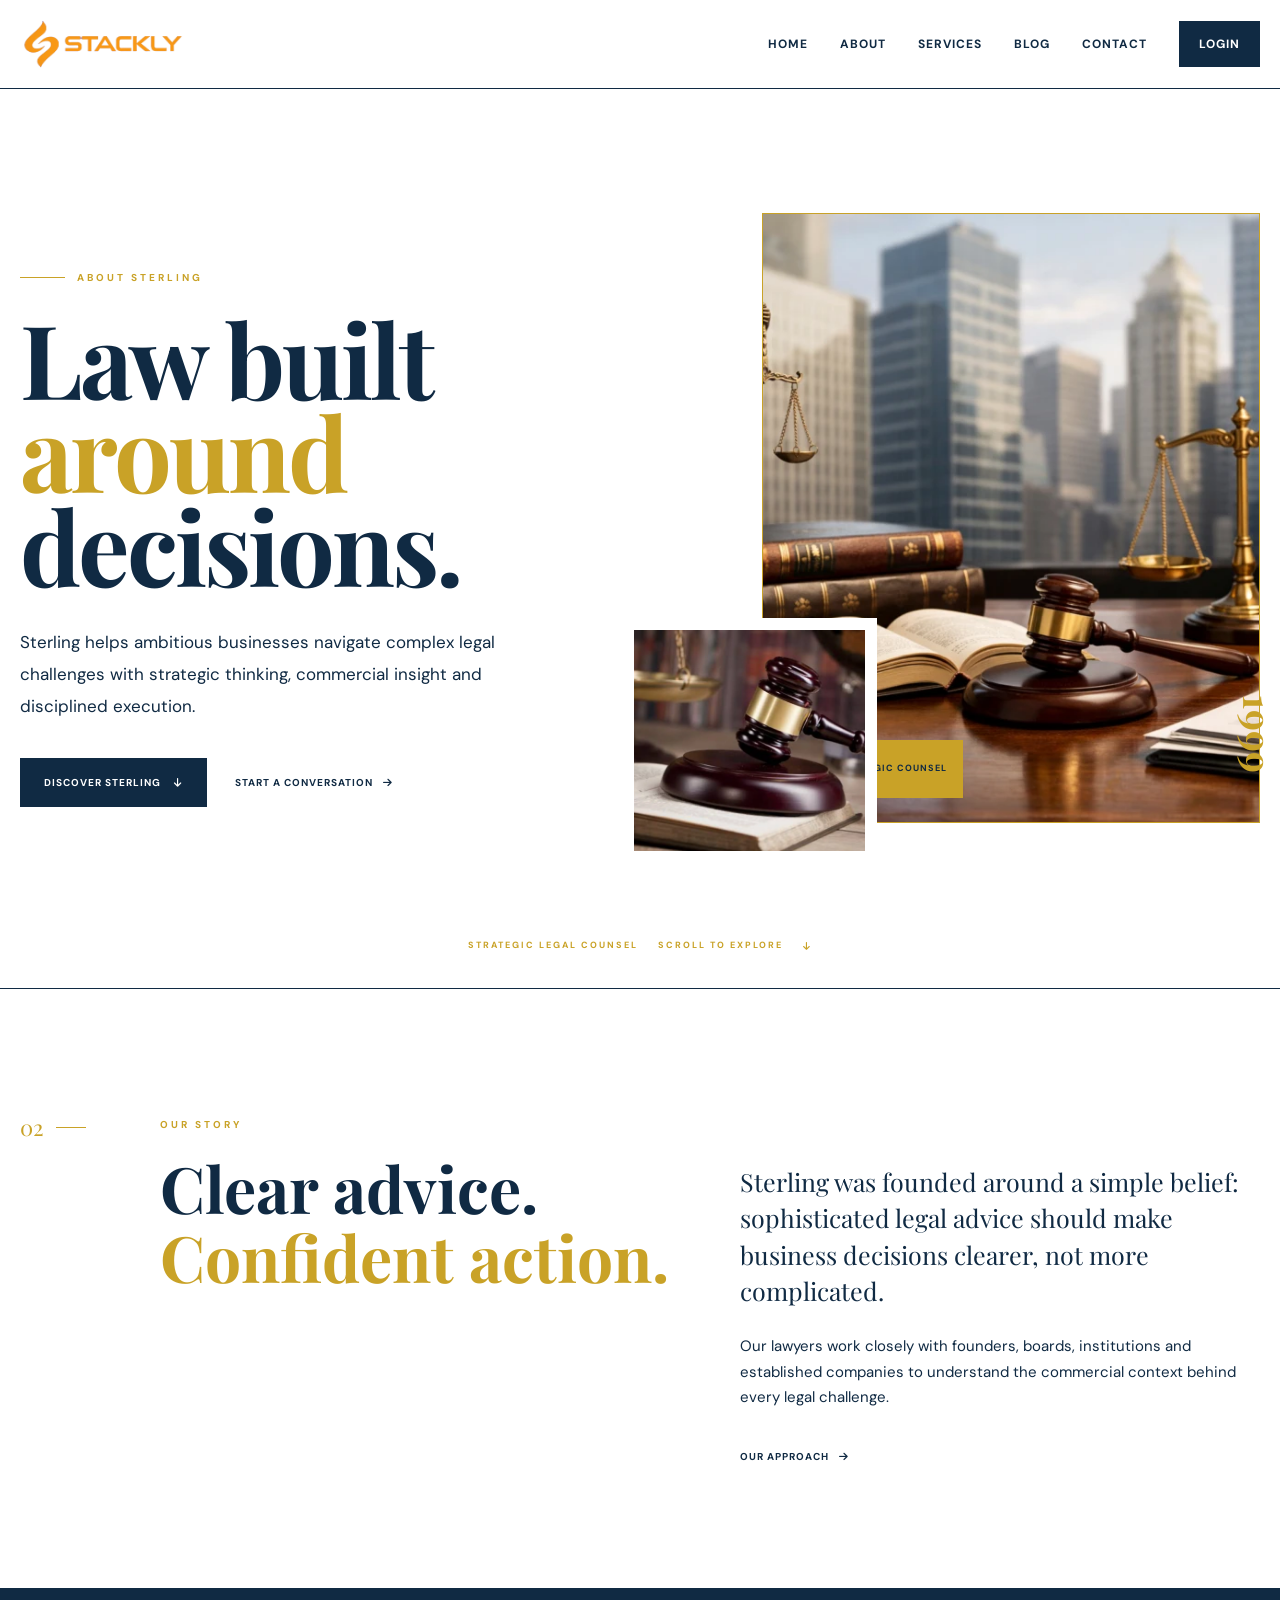
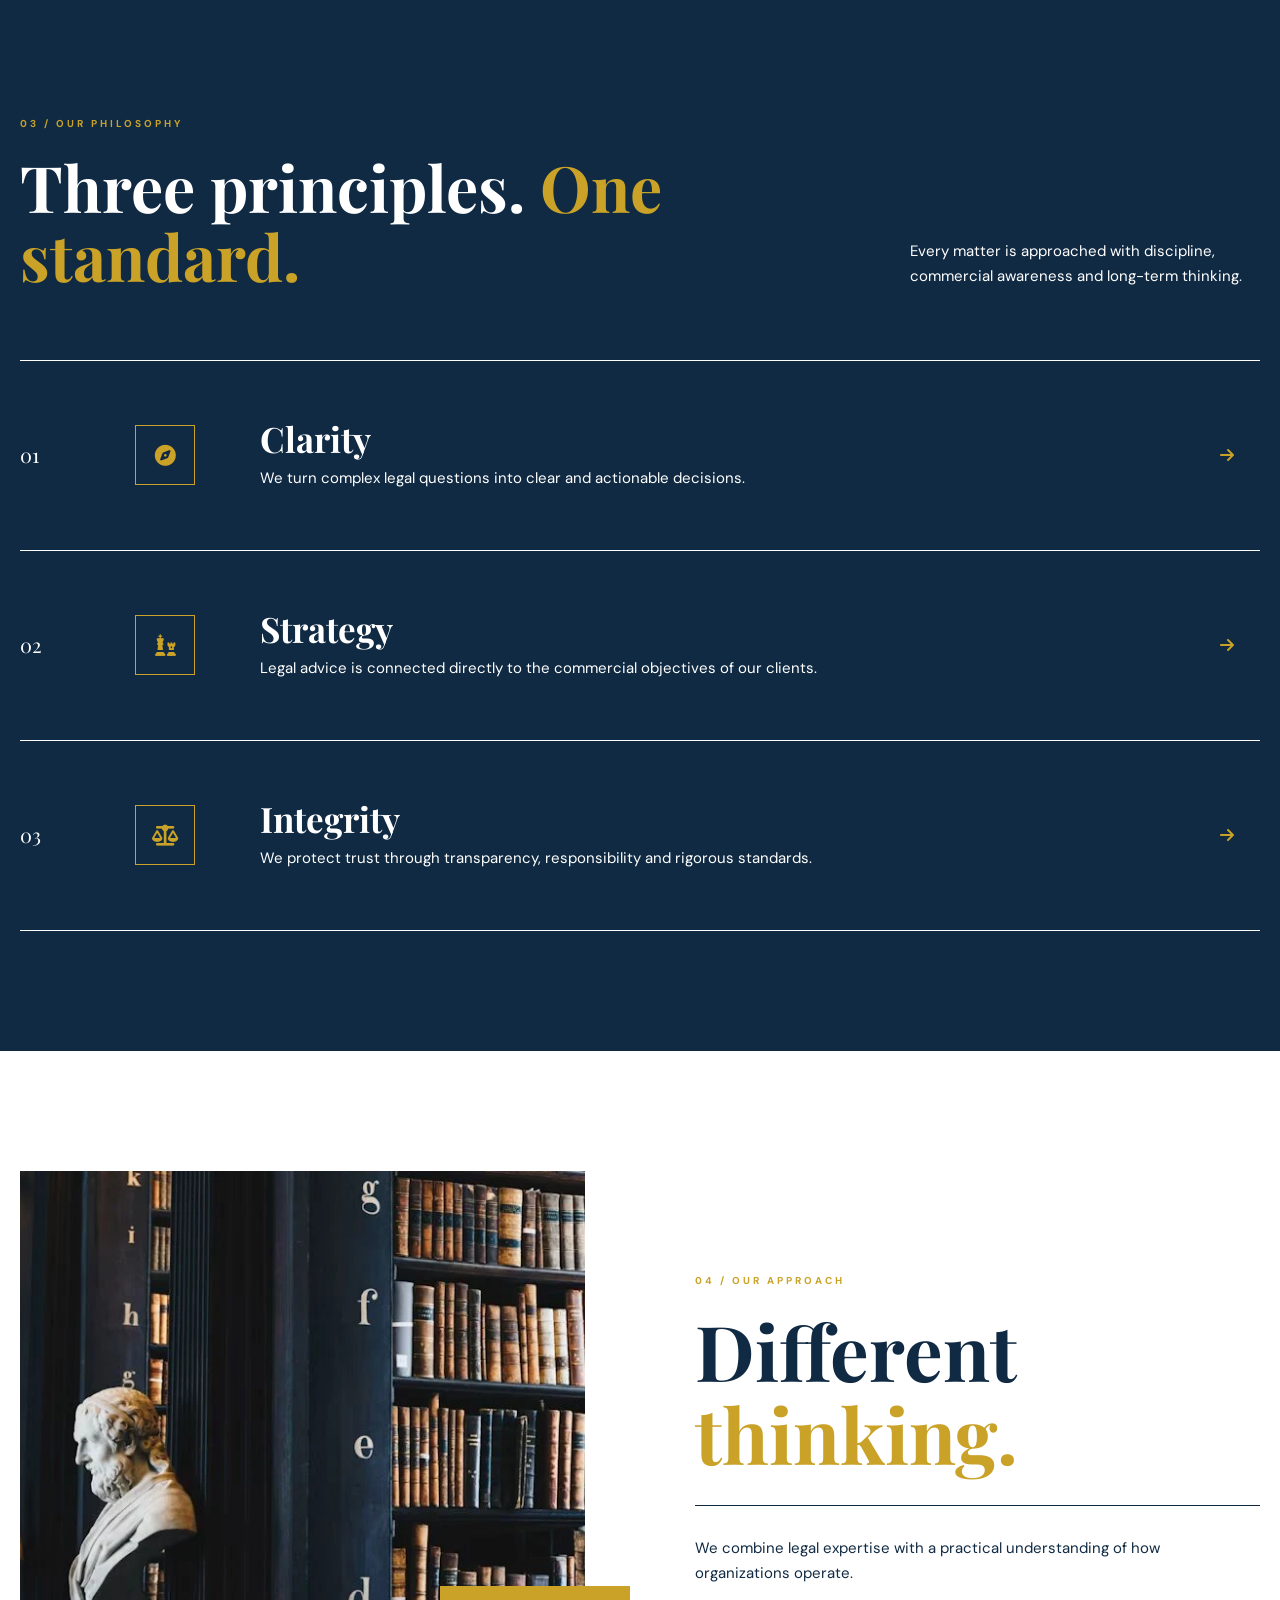
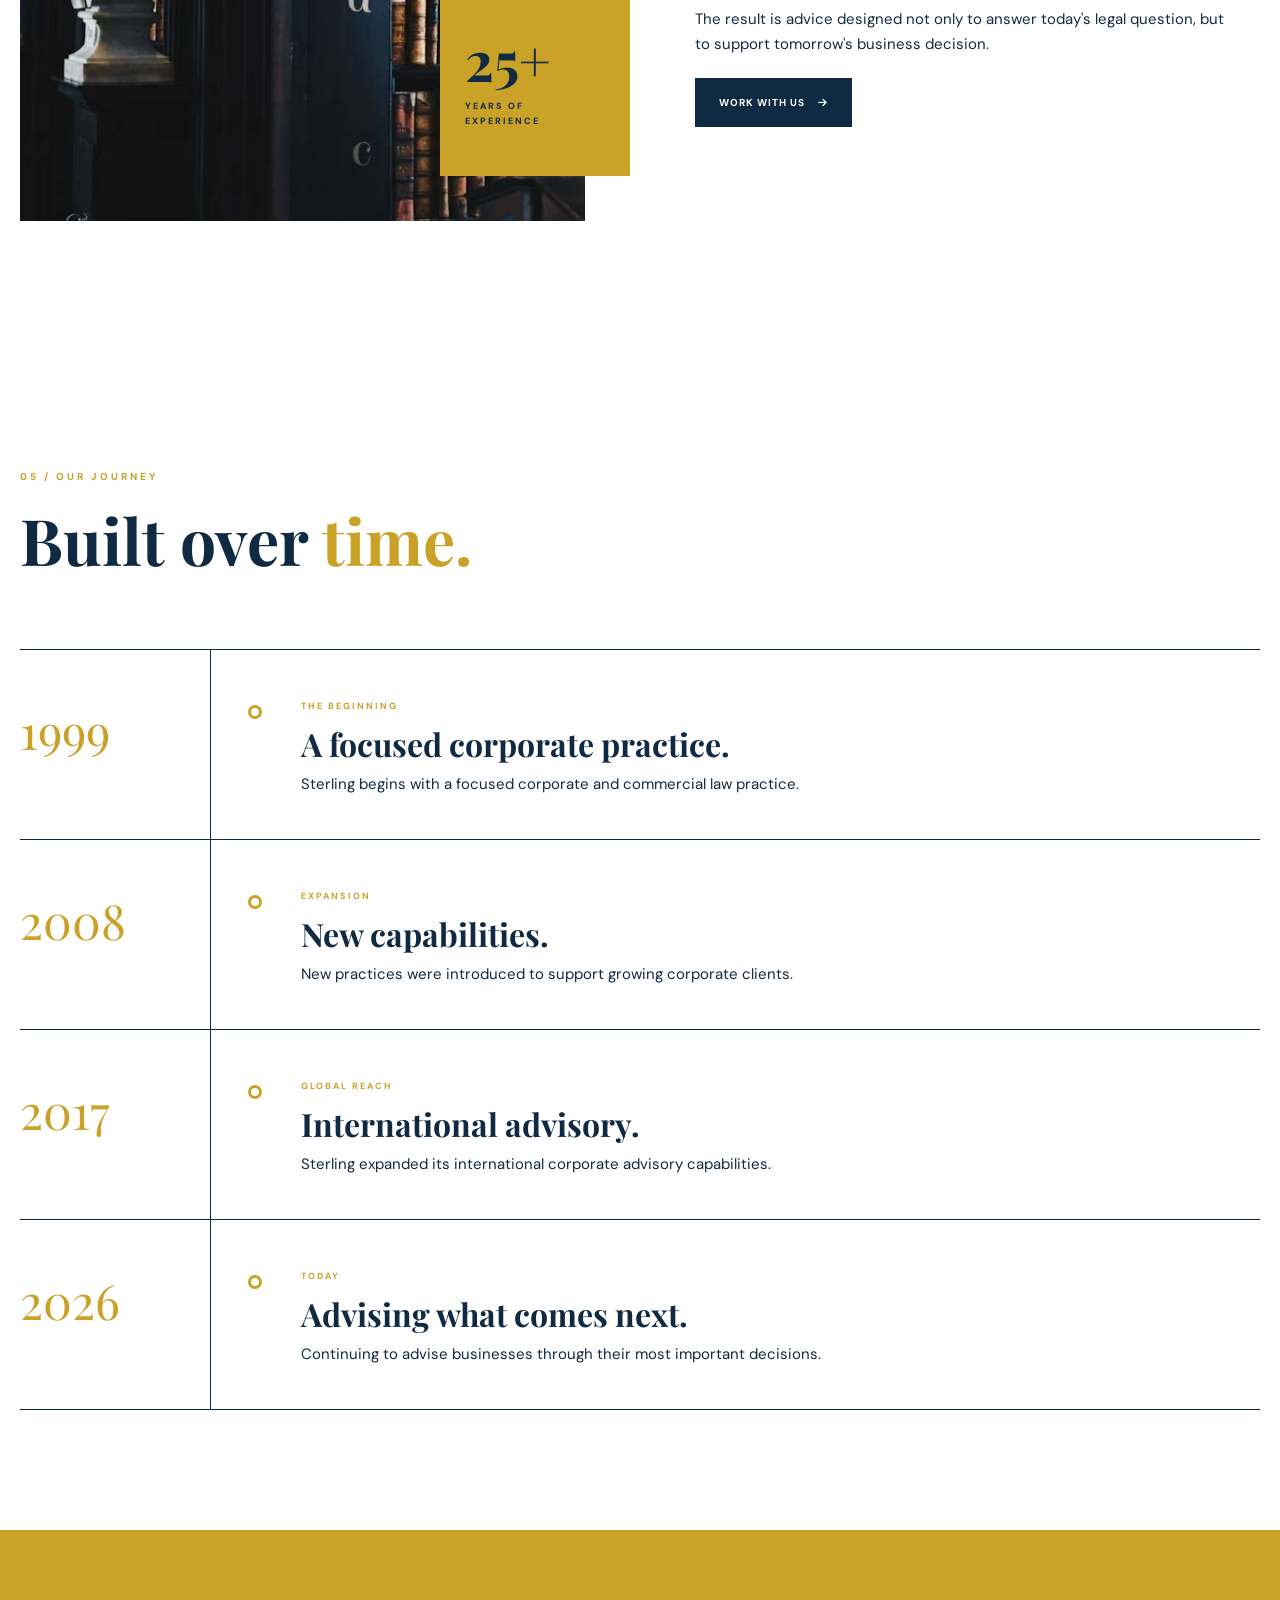
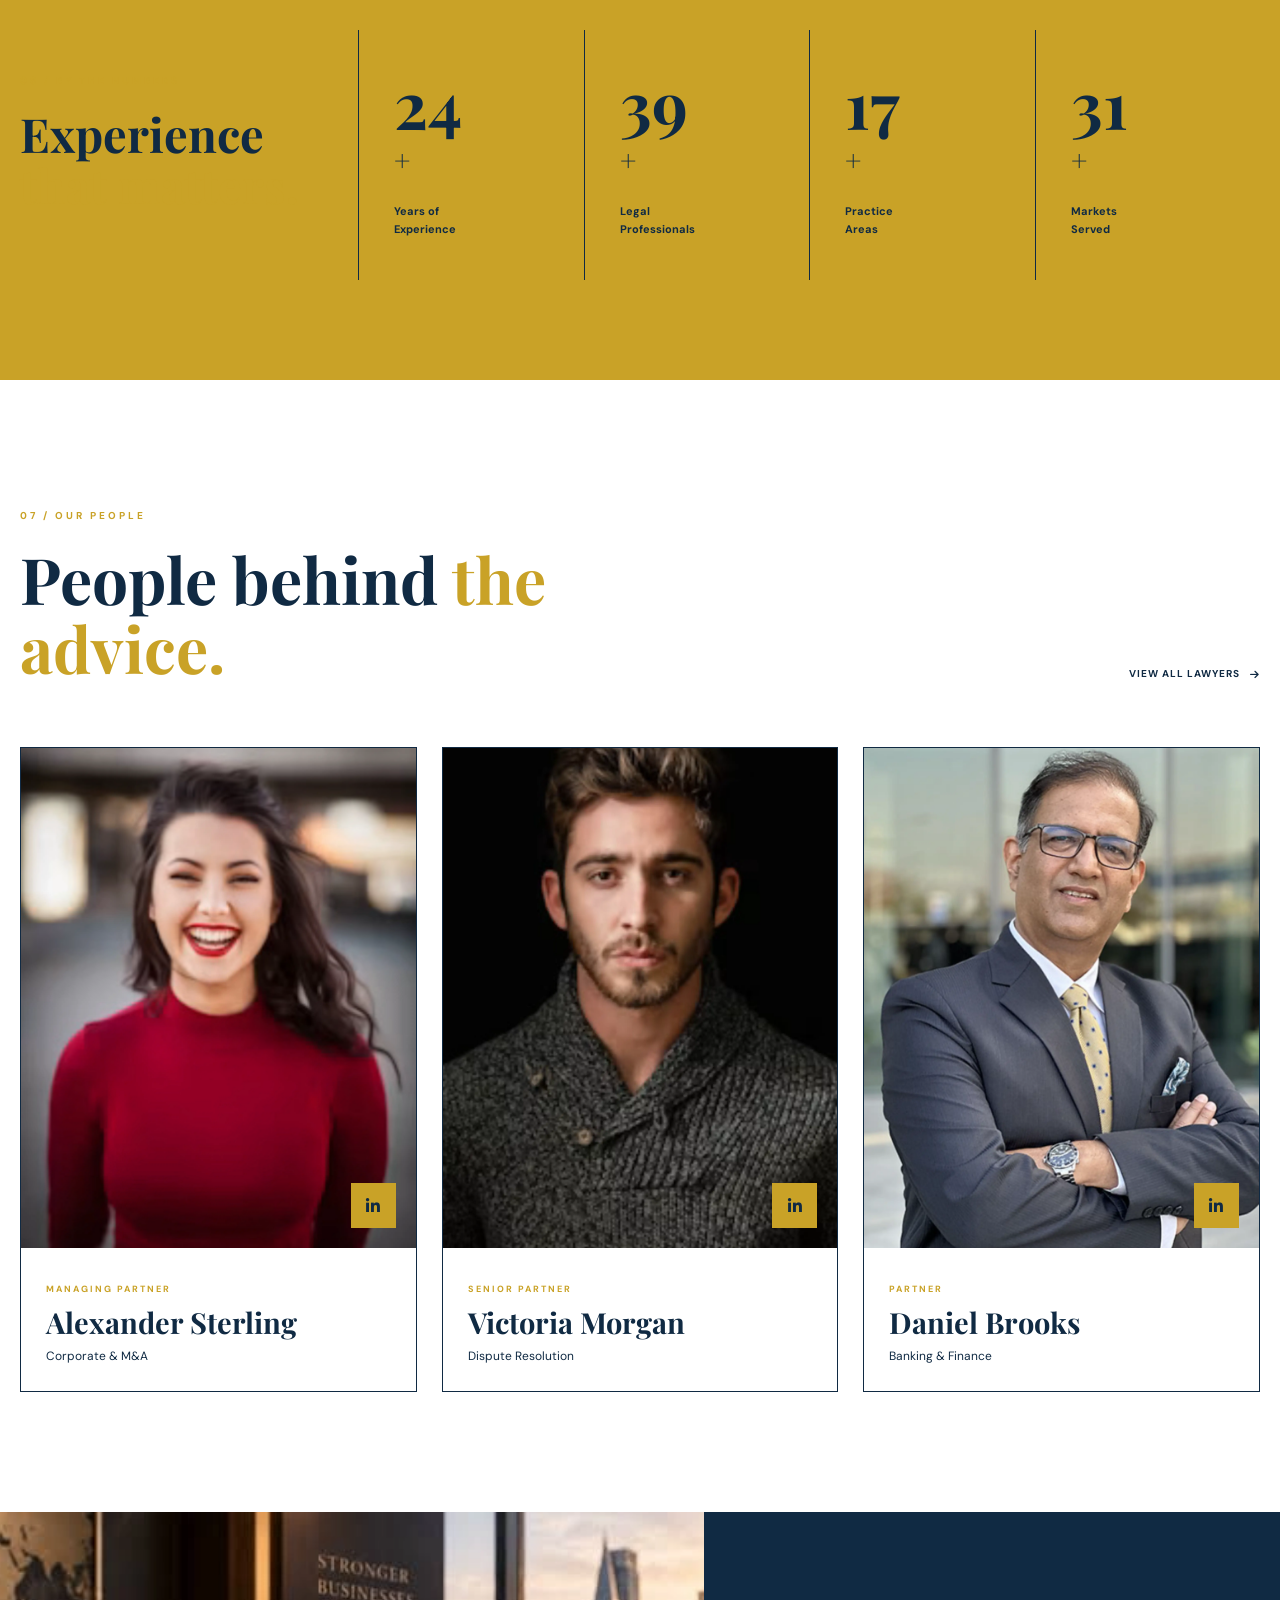
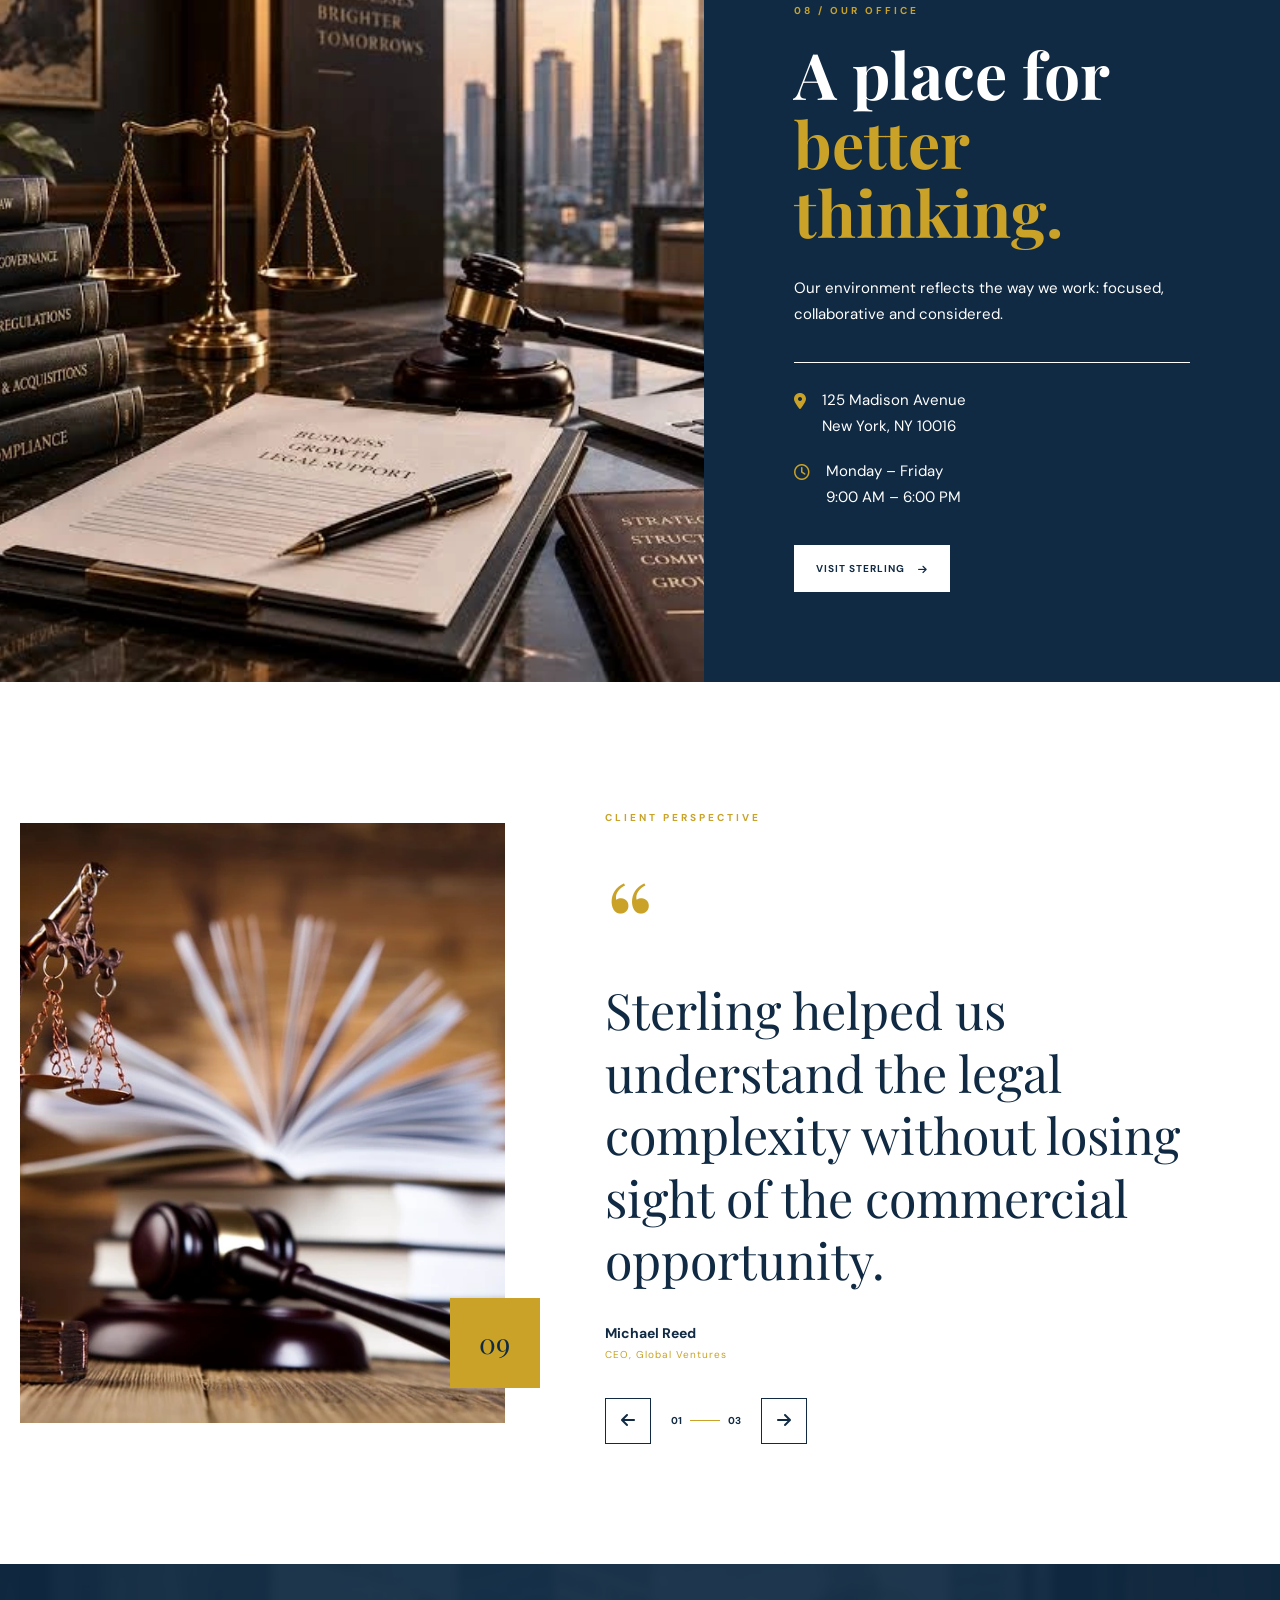
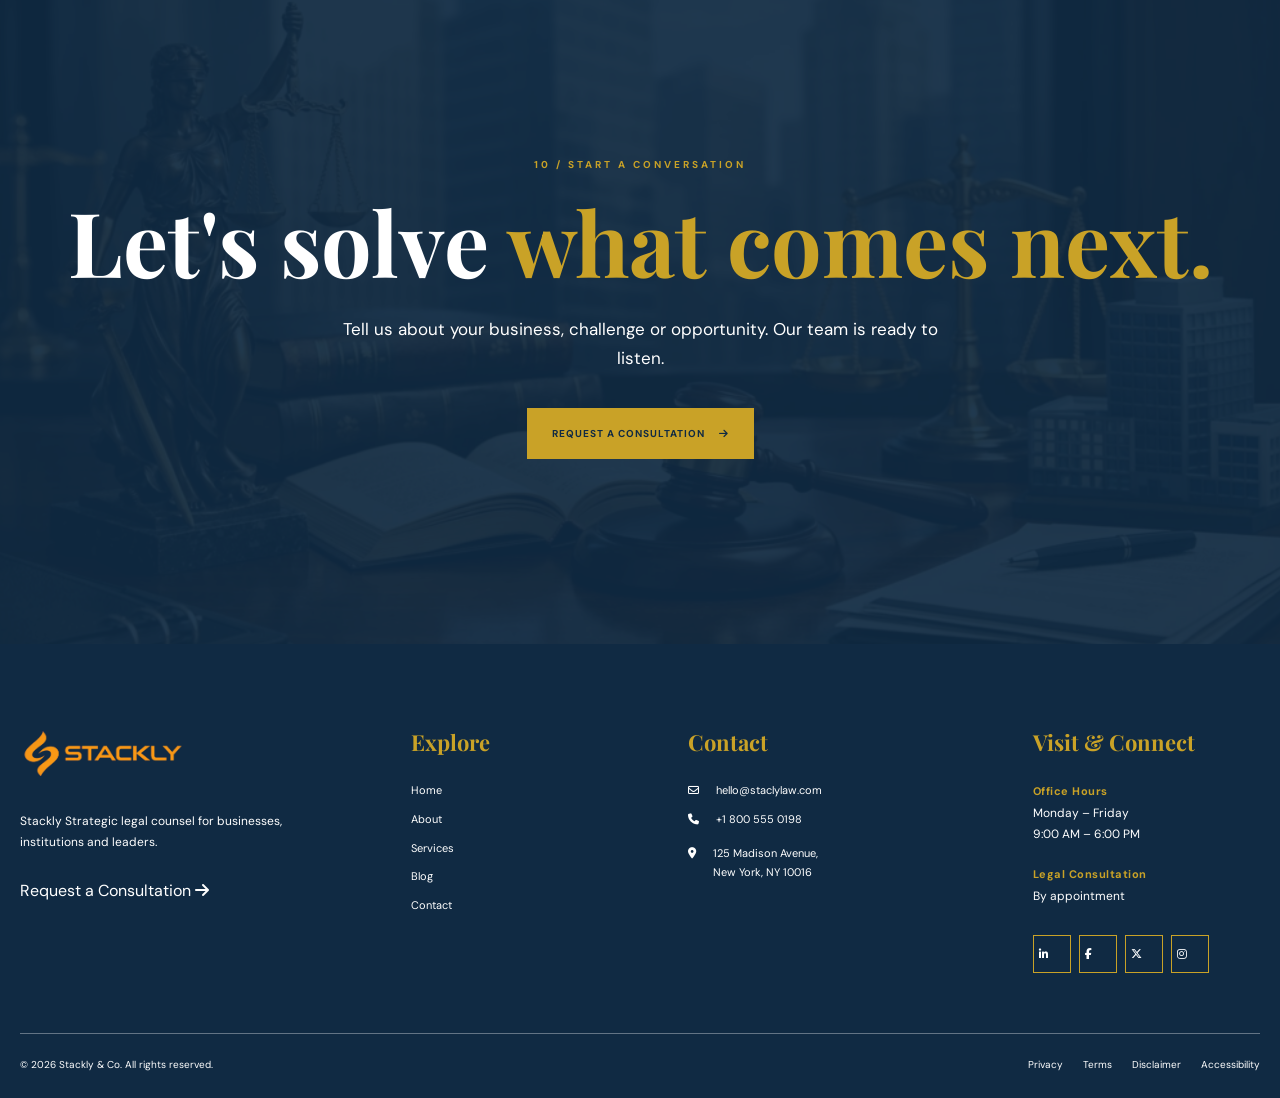
==== about.html @ e856a67b "Add files via upload" ====
<!DOCTYPE html>
<html lang="en">
<head>
    <meta charset="UTF-8">
    <meta name="viewport" content="width=device-width, initial-scale=1.0">

    <title>About | Sterling & Co. Law Firm</title>

    <link rel="preconnect" href="https://fonts.googleapis.com">
    <link rel="preconnect" href="https://fonts.gstatic.com" crossorigin>

    <link
        href="https://fonts.googleapis.com/css2?family=DM+Sans:wght@400;500;600;700&family=Playfair+Display:wght@500;600;700&display=swap"
        rel="stylesheet">

    <link
        rel="stylesheet"
        href="https://unpkg.com/aos@2.3.1/dist/aos.css">

    <link
        rel="stylesheet"
        href="https://cdnjs.cloudflare.com/ajax/libs/font-awesome/6.5.2/css/all.min.css">

    <link rel="stylesheet" href="css/about.css">
</head>

<body>

<!-- =====================================================
     PAGE LOADER
===================================================== -->

<div class="page-loader" id="pageLoader">
    <div class="loader-line"></div>
    <span>STERLING & CO.</span>
</div>


<!-- =====================================================
     HEADER
===================================================== -->

<header class="site-header" id="siteHeader">

    <div class="container nav-wrap">

        <a href="index.html" class="logo">
            <img src="assets/img.webp" alt="Sterling & Co. Law Firm">
        </a>

        <nav class="main-nav" id="mainNav">

            <a href="index.html">HOME</a>

            <a href="about.html">ABOUT</a>

            <a href="services.html">SERVICES</a>

            <a href="blog.html">BLOG</a>

            <a href="contact.html">CONTACT</a>

            <a href="login.html" class="login-link">
                LOGIN
            </a>

        </nav>

        <button
            class="menu-toggle"
            id="menuToggle"
            aria-label="Open navigation menu"
            title="Open navigation menu">

            <span></span>
            <span></span>

        </button>

    </div>

</header>


<div class="scroll-progress" id="scrollProgress"></div>


<main>

<!-- =====================================================
     SECTION 1 — HERO
===================================================== -->

<section class="editorial-hero">

    <div class="hero-number">
        01
    </div>

    <div class="container hero-layout">

        <div class="hero-copy" data-aos="fade-up">

            <div class="mini-label">
                <span></span>
                ABOUT STERLING
            </div>

            <h1>
                Law built
                <em>around</em>
                decisions.
            </h1>

            <p>
                Sterling helps ambitious businesses navigate complex
                legal challenges with strategic thinking, commercial
                insight and disciplined execution.
            </p>

            <div class="hero-buttons">

                <a href="#story" class="primary-btn">
                    Discover Sterling
                    <i class="fa-solid fa-arrow-down"></i>
                </a>

                <a href="contact.html" class="text-btn">
                    Start a conversation
                    <i class="fa-solid fa-arrow-right"></i>
                </a>

            </div>

        </div>


        <div class="hero-visual" data-aos="fade-left">

            <div class="hero-main-image">

                <img
                    src="assets/img1.webp"
                    alt="Corporate legal documents">

                <div class="image-index">
                    <strong>01</strong>
                    <span>Strategic Counsel</span>
                </div>

            </div>

            <div class="hero-floating-image">

                <img
                    src="assets/img12.webp"
                    alt="Corporate legal meeting">

            </div>

            <div class="hero-side-text">
                <span>EST.</span>
                <strong>1999</strong>
            </div>

        </div>

    </div>

    <div class="hero-bottom-line">

        <span>STRATEGIC LEGAL COUNSEL</span>

        <span>SCROLL TO EXPLORE</span>

        <i class="fa-solid fa-arrow-down"></i>

    </div>

</section>


<!-- =====================================================
     SECTION 2 — INTRODUCTION
===================================================== -->

<section class="intro-section section-space" id="story">

    <div class="container intro-grid">

        <div class="section-marker" data-aos="fade-right">
            <span>02</span>
            <div></div>
        </div>

        <div class="intro-heading" data-aos="fade-up">

            <span class="eyebrow">OUR STORY</span>

            <h2>
                Clear advice.
                <span>Confident action.</span>
            </h2>

        </div>

        <div class="intro-content" data-aos="fade-up">

            <p class="large-copy">
                Sterling was founded around a simple belief:
                sophisticated legal advice should make business
                decisions clearer, not more complicated.
            </p>

            <p>
                Our lawyers work closely with founders, boards,
                institutions and established companies to understand
                the commercial context behind every legal challenge.
            </p>

            <a href="404.html" class="line-link">
                Our approach
                <i class="fa-solid fa-arrow-right"></i>
            </a>

        </div>

    </div>

</section>


<!-- =====================================================
     SECTION 3 — PHILOSOPHY
===================================================== -->

<section class="principles-section">

    <div class="container">

        <div class="section-heading" data-aos="fade-up">

            <div>
                <span class="eyebrow">03 / OUR PHILOSOPHY</span>

                <h2>
                    Three principles.
                    <span>One standard.</span>
                </h2>
            </div>

            <p>
                Every matter is approached with discipline,
                commercial awareness and long-term thinking.
            </p>

        </div>


        <div class="principles-list">

            <article class="principle-row" data-aos="fade-up">

                <div class="principle-number">
                    01
                </div>

                <div class="principle-icon">
                    <i class="fa-solid fa-compass"></i>
                </div>

                <div class="principle-text">
                    <h3>Clarity</h3>

                    <p>
                        We turn complex legal questions into
                        clear and actionable decisions.
                    </p>
                </div>

              <a href="404.html" aria-label="Learn more">
    <i class="fa-solid fa-arrow-right row-arrow"></i>
</a>

            </article>


            <article class="principle-row" data-aos="fade-up">

                <div class="principle-number">
                    02
                </div>

                <div class="principle-icon">
                    <i class="fa-solid fa-chess"></i>
                </div>

                <div class="principle-text">
                    <h3>Strategy</h3>

                    <p>
                        Legal advice is connected directly to
                        the commercial objectives of our clients.
                    </p>
                </div>

              <a href="404.html" aria-label="Learn more">
    <i class="fa-solid fa-arrow-right row-arrow"></i>
</a>

            </article>


            <article class="principle-row" data-aos="fade-up">

                <div class="principle-number">
                    03
                </div>

                <div class="principle-icon">
                    <i class="fa-solid fa-scale-balanced"></i>
                </div>

                <div class="principle-text">
                    <h3>Integrity</h3>

                    <p>
                        We protect trust through transparency,
                        responsibility and rigorous standards.
                    </p>
                </div>

              <a href="404.html" aria-label="Learn more">
    <i class="fa-solid fa-arrow-right row-arrow"></i>
</a>
            </article>

        </div>

    </div>

</section>


<!-- =====================================================
     SECTION 4 — APPROACH IMAGE
===================================================== -->

<section class="approach-section section-space">

    <div class="container approach-layout">

        <div class="approach-image" data-aos="zoom-in">

            <img
                src="assets/img8.webp"
                alt="Legal research">

            <div class="experience-badge">

                <strong>25+</strong>

                <span>
                    YEARS OF
                    <br>
                    EXPERIENCE
                </span>

            </div>

        </div>


        <div class="approach-copy" data-aos="fade-left">

            <span class="eyebrow">04 / OUR APPROACH</span>

            <h2>
                Different
                <span>thinking.</span>
            </h2>

            <div class="large-line"></div>

            <p>
                We combine legal expertise with a practical
                understanding of how organizations operate.
            </p>

            <p>
                The result is advice designed not only to answer
                today's legal question, but to support tomorrow's
                business decision.
            </p>

            <a href="404.html" class="gold-btn">
                Work With Us
                <i class="fa-solid fa-arrow-right"></i>
            </a>

        </div>

    </div>

</section>


<!-- =====================================================
     SECTION 5 — TIMELINE
===================================================== -->

<section class="journey-section section-space">

    <div class="container">

        <div class="journey-heading" data-aos="fade-up">

            <span class="eyebrow">05 / OUR JOURNEY</span>

            <h2>
                Built over
                <span>time.</span>
            </h2>

        </div>


        <div class="journey-timeline">

            <div class="journey-item" data-aos="fade-up">

                <div class="journey-year">
                    1999
                </div>

                <div class="journey-marker">
                    <span></span>
                </div>

                <div class="journey-content">

                    <span>THE BEGINNING</span>

                    <h3>
                        A focused corporate practice.
                    </h3>

                    <p>
                        Sterling begins with a focused corporate
                        and commercial law practice.
                    </p>

                </div>

            </div>


            <div class="journey-item" data-aos="fade-up">

                <div class="journey-year">
                    2008
                </div>

                <div class="journey-marker">
                    <span></span>
                </div>

                <div class="journey-content">

                    <span>EXPANSION</span>

                    <h3>
                        New capabilities.
                    </h3>

                    <p>
                        New practices were introduced to support
                        growing corporate clients.
                    </p>

                </div>

            </div>


            <div class="journey-item" data-aos="fade-up">

                <div class="journey-year">
                    2017
                </div>

                <div class="journey-marker">
                    <span></span>
                </div>

                <div class="journey-content">

                    <span>GLOBAL REACH</span>

                    <h3>
                        International advisory.
                    </h3>

                    <p>
                        Sterling expanded its international
                        corporate advisory capabilities.
                    </p>

                </div>

            </div>


            <div class="journey-item" data-aos="fade-up">

                <div class="journey-year">
                    2026
                </div>

                <div class="journey-marker">
                    <span></span>
                </div>

                <div class="journey-content">

                    <span>TODAY</span>

                    <h3>
                        Advising what comes next.
                    </h3>

                    <p>
                        Continuing to advise businesses through
                        their most important decisions.
                    </p>

                </div>

            </div>

        </div>

    </div>

</section>


<!-- =====================================================
     SECTION 6 — STATS
===================================================== -->

<section class="numbers-section">

    <div class="container numbers-grid">

        <div class="number-heading" data-aos="fade-right">

            <span class="eyebrow">06 / BY THE NUMBERS</span>

            <h2>
                Experience
                <span>that matters.</span>
            </h2>

        </div>


        <div class="number-item" data-aos="fade-up">

            <strong class="counter" data-target="25">
                0
            </strong>

            <span>+</span>

            <p>
                Years of
                <br>
                Experience
            </p>

        </div>


        <div class="number-item" data-aos="fade-up">

            <strong class="counter" data-target="40">
                0
            </strong>

            <span>+</span>

            <p>
                Legal
                <br>
                Professionals
            </p>

        </div>


        <div class="number-item" data-aos="fade-up">

            <strong class="counter" data-target="18">
                0
            </strong>

            <span>+</span>

            <p>
                Practice
                <br>
                Areas
            </p>

        </div>


        <div class="number-item" data-aos="fade-up">

            <strong class="counter" data-target="32">
                0
            </strong>

            <span>+</span>

            <p>
                Markets
                <br>
                Served
            </p>

        </div>

    </div>

</section>


<!-- =====================================================
     SECTION 7 — TEAM
===================================================== -->

<section class="team-section section-space">

    <div class="container">

        <div class="team-heading" data-aos="fade-up">

            <div>

                <span class="eyebrow">07 / OUR PEOPLE</span>

                <h2>
                    People behind
                    <span>the advice.</span>
                </h2>

            </div>

            <a href="404.html" class="line-link">
                View all lawyers
                <i class="fa-solid fa-arrow-right"></i>
            </a>

        </div>


        <div class="team-grid">

            <article class="lawyer-card" data-aos="fade-up">

                <div class="lawyer-image">

                    <img
                        src="assets/img15 (1).webp"
                        alt="Alexander Sterling">

                    <div class="lawyer-overlay">

                        <a
                            href="404.html"
                            aria-label="LinkedIn"
                            title="LinkedIn">

                            <i class="fa-brands fa-linkedin-in"></i>

                        </a>

                    </div>

                </div>

                <div class="lawyer-info">

                    <span>MANAGING PARTNER</span>

                    <h3>
                        Alexander Sterling
                    </h3>

                    <p>
                        Corporate & M&A
                    </p>

                </div>

            </article>


            <article class="lawyer-card" data-aos="fade-up">

                <div class="lawyer-image">

                    <img
                        src="assets/img15 (2).webp"
                        alt="Victoria Morgan">

                    <div class="lawyer-overlay">

                        <a
                            href="404.html"
                            aria-label="LinkedIn"
                            title="LinkedIn">

                            <i class="fa-brands fa-linkedin-in"></i>

                        </a>

                    </div>

                </div>

                <div class="lawyer-info">

                    <span>SENIOR PARTNER</span>

                    <h3>
                        Victoria Morgan
                    </h3>

                    <p>
                        Dispute Resolution
                    </p>

                </div>

            </article>


            <article class="lawyer-card" data-aos="fade-up">

                <div class="lawyer-image">

                    <img
                        src="assets/img15 (3).webp"
                        alt="Daniel Brooks">

                    <div class="lawyer-overlay">

                        <a
                            href="404.html"
                            aria-label="LinkedIn"
                            title="LinkedIn">

                            <i class="fa-brands fa-linkedin-in"></i>

                        </a>

                    </div>

                </div>

                <div class="lawyer-info">

                    <span>PARTNER</span>

                    <h3>
                        Daniel Brooks
                    </h3>

                    <p>
                        Banking & Finance
                    </p>

                </div>

            </article>

        </div>

    </div>

</section>


<!-- =====================================================
     SECTION 8 — OFFICE
===================================================== -->

<section class="office-section">

    <div class="office-image">

        <img
            src="assets/img14.webp"
            alt="Sterling law firm office">

    </div>


    <div class="office-content" data-aos="fade-left">

        <span class="eyebrow">08 / OUR OFFICE</span>

        <h2>
            A place for
            <span>better thinking.</span>
        </h2>

        <p>
            Our environment reflects the way we work:
            focused, collaborative and considered.
        </p>

        <div class="office-detail">

            <div>

                <i class="fa-solid fa-location-dot"></i>

                <p>
                    125 Madison Avenue
                    <br>
                    New York, NY 10016
                </p>

            </div>


            <div>

                <i class="fa-regular fa-clock"></i>

                <p>
                    Monday – Friday
                    <br>
                    9:00 AM – 6:00 PM
                </p>

            </div>

        </div>

        <a href="contact.html" class="white-btn">
            Visit Sterling
            <i class="fa-solid fa-arrow-right"></i>
        </a>

    </div>

</section>


<!-- =====================================================
     SECTION 9 — TESTIMONIAL
===================================================== -->

<section class="perspective-section section-space">

    <div class="container perspective-grid">

        <div class="perspective-image" data-aos="fade-right">

            <img
                src="assets/img6.webp"
                alt="Business discussion">

            <div class="quote-number">
                09
            </div>

        </div>


        <div class="perspective-content" data-aos="fade-left">

            <span class="eyebrow">
                CLIENT PERSPECTIVE
            </span>

            <div class="quote-symbol">
                “
            </div>

            <blockquote id="quoteText">
                Sterling helped us understand the legal
                complexity without losing sight of the
                commercial opportunity.
            </blockquote>

            <div class="quote-person">

                <strong id="quoteName">
                    Michael Reed
                </strong>

                <span id="quoteRole">
                    CEO, Global Ventures
                </span>

            </div>


            <div class="quote-navigation">

                <button
                    id="quotePrev"
                    aria-label="Previous testimonial"
                    title="Previous testimonial">

                    <i class="fa-solid fa-arrow-left"></i>

                </button>

                <div class="quote-count">

                    <span id="quoteCurrent">01</span>
                    <i></i>
                    <span>03</span>

                </div>

                <button
                    id="quoteNext"
                    aria-label="Next testimonial"
                    title="Next testimonial">

                    <i class="fa-solid fa-arrow-right"></i>

                </button>

            </div>

        </div>

    </div>

</section>


<!-- =====================================================
     SECTION 10 — CTA
===================================================== -->

<section class="final-cta">

    <div class="cta-image">

        <img
            src="assets/img1.webp"
            alt="Legal consultation">

    </div>

    <div class="cta-overlay"></div>


    <div class="container cta-inner" data-aos="zoom-in">

        <span class="eyebrow">
            10 / START A CONVERSATION
        </span>

        <h2>
            Let's solve
            <span>what comes next.</span>
        </h2>

        <p>
            Tell us about your business, challenge or opportunity.
            Our team is ready to listen.
        </p>

        <a href="contact.html" class="cta-btn">

            Request a Consultation

            <i class="fa-solid fa-arrow-right"></i>

        </a>

    </div>

</section>

</main>


<!-- =====================================================
     FOOTER
===================================================== -->
<footer class="footer">

    <div class="container footer-grid">

        <!-- BRAND / ABOUT -->
        <div class="footer-brand">

           <a href="index.html" class="logo" aria-label="Sterling & Co. Law Firm Home">
    <img
        src="assets/img.webp"
        alt="Sterling & Co. Law Firm"
    >
</a>

            <p>
                Stackly Strategic legal counsel for businesses,
                institutions and leaders.
            </p>

            <a href="404.html" class="footer-consult-btn">
                Request a Consultation
                <i class="fa-solid fa-arrow-right"></i>
            </a>

        </div>


        <!-- EXPLORE -->
        <div class="footer-column">

            <h4>Explore</h4>

            <a href="index.html">Home</a>
            <a href="about.html">About</a>
            <a href="services.html">Services</a>
            <a href="blog.html">Blog</a>
            <a href="contact.html">Contact</a>
            

        </div>


        <!-- CONTACT -->
        <div class="footer-column">

            <h4>Contact</h4>

            <a href="mailto:hello@sterlinglaw.com">
                <i class="fa-regular fa-envelope"></i>
                hello@staclylaw.com
            </a>

            <a href="tel:+18005550198">
                <i class="fa-solid fa-phone"></i>
                +1 800 555 0198
            </a>

            <p class="footer-address">
                <i class="fa-solid fa-location-dot"></i>
                125 Madison Avenue,<br>
                New York, NY 10016
            </p>

        </div>


        <!-- MORE CONTACT -->
        <div class="footer-column footer-contact-extra">

            <h4>Visit & Connect</h4>

            <p>
                <strong>Office Hours</strong>
                <br>
                Monday – Friday
                <br>
                9:00 AM – 6:00 PM
            </p>

            <p>
                <strong>Legal Consultation</strong>
                <br>
                By appointment
            </p>

            <div class="footer-socials">

                <a href="404.html"
                   aria-label="LinkedIn"
                   title="LinkedIn">
                    <i class="fa-brands fa-linkedin-in"></i>
                </a>

                <a href="404.html"
                   aria-label="Facebook"
                   title="Facebook">
                    <i class="fa-brands fa-facebook-f"></i>
                </a>

                <a href="404.html"
                   aria-label="X"
                   title="X">
                    <i class="fa-brands fa-x-twitter"></i>
                </a>

                <a href="404.html"
                   aria-label="Instagram"
                   title="Instagram">
                    <i class="fa-brands fa-instagram"></i>
                </a>

            </div>

        </div>

    </div>


    <!-- FOOTER BOTTOM -->

    <div class="container footer-bottom">

        <p>
            © 2026 Stackly & Co. All rights reserved.
        </p>

        <div class="footer-bottom-links">
            <a href="404.html">Privacy</a>
            <a href="404.html">Terms</a>
            <a href="404.html">Disclaimer</a>
            <a href="404.html">Accessibility</a>
        </div>

    </div>

</footer>


<script src="https://unpkg.com/aos@2.3.1/dist/aos.js"></script>

<script src="https://cdnjs.cloudflare.com/ajax/libs/gsap/3.12.5/gsap.min.js"></script>

<script src="js/about.js"></script>

</body>
</html>
---- css/about.css ----
/* =====================================================
   STERLING & CO. — ABOUT PAGE
   NEW EDITORIAL DESIGN

   ONLY 3 COLORS
   1. NAVY
   2. GOLD
   3. WHITE
===================================================== */

:root {
    --navy: #102A43;
    --gold: #C9A227;
    --white: #FFFFFF;

    --container: 1240px;

    --heading: "Playfair Display", serif;
    --body: "DM Sans", sans-serif;

    --transition: .4s ease;
}


/* =====================================================
   RESET
===================================================== */

* {
    margin: 0;
    padding: 0;
    box-sizing: border-box;
}

html {
    scroll-behavior: smooth;
}

body {
    font-family: var(--body);
    background: var(--white);
    color: var(--navy);
    line-height: 1.7;
    overflow-x: hidden;
}

img {
    width: 100%;
    display: block;
}

a {
    color: inherit;
    text-decoration: none;
}

button {
    font: inherit;
}

.container {
    width: min(100% - 40px, var(--container));
    margin-inline: auto;
}


/* =====================================================
   LOADER
===================================================== */

.page-loader {
    position: fixed;
    inset: 0;
    z-index: 9999;

    display: flex;
    flex-direction: column;
    align-items: center;
    justify-content: center;

    background: var(--navy);
    color: var(--white);

    transition:
        opacity .6s ease,
        visibility .6s ease;
}

.page-loader.hide {
    opacity: 0;
    visibility: hidden;
}

.page-loader span {
    margin-top: 18px;

    font-size: 10px;
    font-weight: 700;
    letter-spacing: 4px;
}

.loader-line {
    width: 80px;
    height: 1px;

    background: var(--gold);

    transform-origin: left;
    animation: loaderLine 1.3s ease infinite;
}

@keyframes loaderLine {

    0% {
        transform: scaleX(0);
    }

    50% {
        transform: scaleX(1);
    }

    100% {
        transform: scaleX(0);
    }

}


/* =====================================================
   HEADER
===================================================== */

.site-header {
    position: fixed;
    top: 0;
    left: 0;

    width: 100%;
    z-index: 1000;

    background: var(--white);
    border-bottom: 1px solid var(--navy);

    transition: var(--transition);
}

.site-header.scrolled {
    box-shadow: 0 10px 30px rgba(16, 42, 67, .08);
}

.nav-wrap {
    min-height: 88px;

    display: flex;
    align-items: center;
    justify-content: space-between;
}

.logo {
    display: inline-flex;
    align-items: center;
}

.logo img {
    width: 165px;
    height: auto;
    object-fit: contain;

    transition: var(--transition);
}

.logo:hover img {
    transform: translateY(-2px);
}


.main-nav {
    display: flex;
    align-items: center;
    gap: 32px;
}

.main-nav > a {
    position: relative;

    font-size: 12px;
    font-weight: 700;
    letter-spacing: 1px;
}

.main-nav > a:not(.login-link)::after {
    content: "";

    position: absolute;
    left: 0;
    bottom: -10px;

    width: 0;
    height: 2px;

    background: var(--gold);

    transition: var(--transition);
}

.main-nav > a:hover::after,
.main-nav > a.active::after {
    width: 100%;
}

.login-link {
    padding: 13px 20px;

    background: var(--navy);
    color: var(--white);

    transition: var(--transition);
}

.login-link:hover {
    background: var(--gold);
    color: var(--navy);
}


.menu-toggle {
    display: none;

    width: 46px;
    height: 46px;

    border: 1px solid var(--navy);
    background: var(--white);

    cursor: pointer;

    position: relative;
}

.menu-toggle span {
    position: absolute;

    width: 19px;
    height: 1px;

    background: var(--navy);

    left: 50%;

    transition: var(--transition);
}

.menu-toggle span:first-child {
    transform: translate(-50%, -4px);
}

.menu-toggle span:last-child {
    transform: translate(-50%, 4px);
}

.menu-toggle.active span:first-child {
    transform: translate(-50%, 0) rotate(45deg);
}

.menu-toggle.active span:last-child {
    transform: translate(-50%, 0) rotate(-45deg);
}


/* =====================================================
   PROGRESS
===================================================== */

.scroll-progress {
    position: fixed;

    top: 0;
    left: 0;

    width: 0;
    height: 3px;

    background: var(--gold);

    z-index: 3000;
}


/* =====================================================
   COMMON
===================================================== */

.section-space {
    padding: 120px 0;
}

.eyebrow {
    display: inline-block;

    margin-bottom: 20px;

    color: var(--gold);

    font-size: 10px;
    font-weight: 700;

    letter-spacing: 3px;
}

h1,
h2,
h3 {
    font-family: var(--heading);
    line-height: 1.08;
}

h2 {
    font-size: clamp(44px, 5vw, 72px);
}

h2 span,
h1 em {
    color: var(--gold);
}

p {
    font-size: 15px;
}


/* =====================================================
   SECTION 1 — EDITORIAL HERO
===================================================== */

.editorial-hero {
    position: relative;

    min-height: 900px;

    margin-top: 88px;

    display: flex;
    align-items: center;

    overflow: hidden;
}

.hero-layout {
    display: grid;

    grid-template-columns: .9fr 1.1fr;

    align-items: center;

    gap: 80px;

    position: relative;
    z-index: 2;
}

.hero-number {
    position: absolute;

    top: 115px;
    right: 35px;

    font-family: var(--heading);

    font-size: 160px;

    color: var(--navy);

    opacity: .05;

    line-height: 1;
}

.hero-copy {
    max-width: 620px;
}

.mini-label {
    display: flex;
    align-items: center;
    gap: 12px;

    margin-bottom: 25px;

    color: var(--gold);

    font-size: 10px;
    font-weight: 700;

    letter-spacing: 3px;
}

.mini-label span {
    width: 45px;
    height: 1px;

    background: var(--gold);
}

.hero-copy h1 {
    font-size: clamp(65px, 8vw, 112px);

    line-height: .91;

    margin-bottom: 35px;

    letter-spacing: -3px;
}

.hero-copy h1 em {
    display: block;

    font-style: normal;
}

.hero-copy > p {
    max-width: 530px;

    font-size: 17px;
    line-height: 1.9;

    margin-bottom: 35px;
}

.hero-buttons {
    display: flex;
    align-items: center;
    gap: 28px;
}

.primary-btn,
.gold-btn {
    display: inline-flex;
    align-items: center;
    gap: 13px;

    padding: 16px 24px;

    background: var(--navy);
    color: var(--white);

    font-size: 10px;
    font-weight: 700;

    text-transform: uppercase;
    letter-spacing: 1px;

    transition: var(--transition);
}

.primary-btn:hover,
.gold-btn:hover {
    background: var(--gold);
    color: var(--navy);

    transform: translateY(-4px);
}

.text-btn,
.line-link {
    display: inline-flex;
    align-items: center;
    gap: 10px;

    font-size: 10px;
    font-weight: 700;

    text-transform: uppercase;
    letter-spacing: 1px;

    transition: var(--transition);
}

.text-btn:hover,
.line-link:hover {
    color: var(--gold);
}

.hero-visual {
    position: relative;

    min-height: 650px;
}

.hero-main-image {
    position: absolute;

    top: 0;
    right: 0;

    width: 78%;
    height: 610px;

    overflow: hidden;
}

.hero-main-image::after {
    content: "";

    position: absolute;
    inset: 0;

    border: 1px solid var(--gold);

    pointer-events: none;
}

.hero-main-image img {
    height: 100%;
    object-fit: cover;

    transition: transform 1s ease;
}

.hero-main-image:hover img {
    transform: scale(1.05);
}

.image-index {
    position: absolute;

    left: 25px;
    bottom: 25px;

    display: flex;
    align-items: center;
    gap: 12px;

    padding: 12px 16px;

    background: var(--gold);
    color: var(--navy);

    z-index: 2;
}

.image-index strong {
    font-family: var(--heading);
    font-size: 20px;
}

.image-index span {
    font-size: 9px;
    font-weight: 700;

    text-transform: uppercase;
    letter-spacing: 1px;
}

.hero-floating-image {
    position: absolute;

    left: 0;
    bottom: 0;

    width: 40%;
    height: 245px;

    border: 12px solid var(--white);

    overflow: hidden;

    z-index: 4;
}

.hero-floating-image img {
    height: 100%;
    object-fit: cover;

    transition: transform .8s ease;
}

.hero-floating-image:hover img {
    transform: scale(1.08);
}

.hero-side-text {
    position: absolute;

    right: -45px;
    bottom: 90px;

    display: flex;
    flex-direction: column;

    color: var(--gold);

    font-family: var(--heading);

    writing-mode: vertical-rl;
}

.hero-side-text span {
    font-family: var(--body);

    font-size: 9px;
    font-weight: 700;

    letter-spacing: 3px;
}

.hero-side-text strong {
    font-size: 38px;
}

.hero-bottom-line {
    position: absolute;

    left: 0;
    bottom: 35px;

    width: 100%;

    display: flex;
    justify-content: center;
    align-items: center;
    gap: 20px;

    color: var(--gold);

    font-size: 9px;
    font-weight: 700;

    letter-spacing: 2px;
}

.hero-bottom-line i {
    animation: arrowDown 1.5s infinite;
}

@keyframes arrowDown {

    50% {
        transform: translateY(6px);
    }

}


/* =====================================================
   SECTION 2 — INTRO
===================================================== */

.intro-section {
    border-top: 1px solid var(--navy);
}

.intro-grid {
    display: grid;

    grid-template-columns: 80px 1fr 1fr;

    gap: 60px;

    align-items: start;
}

.section-marker {
    display: flex;
    align-items: center;
    gap: 12px;

    color: var(--gold);

    font-family: var(--heading);
    font-size: 22px;
}

.section-marker div {
    width: 30px;
    height: 1px;

    background: var(--gold);
}

.intro-heading h2 {
    max-width: 550px;
}

.intro-content {
    padding-top: 55px;
}

.large-copy {
    font-family: var(--heading);

    font-size: 25px;
    line-height: 1.45;

    margin-bottom: 25px;
}

.intro-content > p:not(.large-copy) {
    max-width: 520px;

    margin-bottom: 30px;
}


/* =====================================================
   SECTION 3 — PRINCIPLES
===================================================== */

.principles-section {
    padding: 120px 0;

    background: var(--navy);
    color: var(--white);
}

.section-heading {
    display: flex;
    justify-content: space-between;
    align-items: flex-end;

    gap: 50px;

    margin-bottom: 70px;
}

.section-heading h2 {
    max-width: 720px;
}

.section-heading > p {
    max-width: 350px;
}

.principles-list {
    border-top: 1px solid var(--white);
}

.principle-row {
    min-height: 190px;

    display: grid;

    grid-template-columns: 90px 100px 1fr 40px;

    align-items: center;

    gap: 25px;

    border-bottom: 1px solid var(--white);

    transition: var(--transition);

    padding: 25px 0;
}

.principle-row:hover {
    padding-left: 25px;
    padding-right: 25px;

    background: var(--gold);
    color: var(--navy);
}

.principle-number {
    font-family: var(--heading);

    font-size: 20px;
}

.principle-icon {
    width: 60px;
    height: 60px;

    display: grid;
    place-items: center;

    border: 1px solid var(--gold);

    color: var(--gold);

    font-size: 21px;

    transition: var(--transition);
}

.principle-row:hover .principle-icon {
    background: var(--navy);
    color: var(--gold);
}

.principle-text h3 {
    font-size: 35px;

    margin-bottom: 8px;
}

.principle-text p {
    max-width: 600px;
}

.row-arrow {
    color: var(--gold);

    transition: var(--transition);
}

.principle-row:hover .row-arrow {
    color: var(--navy);
    transform: translateX(8px);
}


/* =====================================================
   SECTION 4 — APPROACH
===================================================== */

.approach-layout {
    display: grid;

    grid-template-columns: 1fr 1fr;

    gap: 110px;

    align-items: center;
}

.approach-image {
    position: relative;
}

.approach-image img {
    height: 650px;

    object-fit: cover;
}

.experience-badge {
    position: absolute;

    right: -45px;
    bottom: 45px;

    width: 190px;
    min-height: 190px;

    display: flex;
    flex-direction: column;
    justify-content: center;

    padding: 25px;

    background: var(--gold);
    color: var(--navy);
}

.experience-badge strong {
    font-family: var(--heading);

    font-size: 55px;

    line-height: 1;
}

.experience-badge span {
    margin-top: 12px;

    font-size: 9px;
    font-weight: 700;

    letter-spacing: 2px;
}

.approach-copy h2 {
    font-size: clamp(55px, 6vw, 88px);

    margin-bottom: 30px;
}

.large-line {
    width: 100%;
    height: 1px;

    background: var(--navy);

    margin-bottom: 30px;
}

.approach-copy > p {
    max-width: 530px;

    margin-bottom: 20px;
}


/* =====================================================
   SECTION 5 — JOURNEY
===================================================== */

.journey-section {
    background: var(--white);
}

.journey-heading {
    margin-bottom: 75px;
}

.journey-heading h2 {
    max-width: 650px;
}

.journey-timeline {
    position: relative;

    border-top: 1px solid var(--navy);
}

.journey-timeline::before {
    content: "";

    position: absolute;

    left: 190px;
    top: 0;
    bottom: 0;

    width: 1px;

    background: var(--navy);
}

.journey-item {
    display: grid;

    grid-template-columns: 190px 1px 1fr;

    gap: 45px;

    min-height: 190px;

    padding: 40px 0;

    border-bottom: 1px solid var(--navy);

    position: relative;
}

.journey-year {
    font-family: var(--heading);

    color: var(--gold);

    font-size: 48px;
}

.journey-marker {
    position: relative;

    z-index: 2;
}

.journey-marker span {
    position: absolute;

    top: 15px;
    left: -7px;

    width: 14px;
    height: 14px;

    border: 3px solid var(--gold);

    background: var(--white);

    border-radius: 50%;
}

.journey-content span {
    color: var(--gold);

    font-size: 9px;
    font-weight: 700;

    letter-spacing: 2px;
}

.journey-content h3 {
    font-size: 32px;

    margin: 10px 0;
}

.journey-content p {
    max-width: 600px;
}


/* =====================================================
   SECTION 6 — NUMBERS
===================================================== */

.numbers-section {
    padding: 100px 0;

    background: var(--gold);
    color: var(--navy);
}

.numbers-grid {
    display: grid;

    grid-template-columns: 1.5fr repeat(4, 1fr);

    align-items: stretch;
}

.number-heading {
    padding: 35px 40px 35px 0;
}

.number-heading h2 {
    font-size: 47px;
}

.number-item {
    min-height: 250px;

    padding: 35px;

    border-left: 1px solid var(--navy);

    display: flex;
    flex-direction: column;
    justify-content: center;
}

.number-item strong {
    font-family: var(--heading);

    font-size: 65px;

    line-height: 1;
}

.number-item > span {
    font-family: var(--heading);

    font-size: 28px;
}

.number-item p {
    margin-top: 18px;

    font-size: 11px;
    font-weight: 700;
}


/* =====================================================
   SECTION 7 — TEAM
===================================================== */

.team-heading {
    display: flex;
    justify-content: space-between;
    align-items: flex-end;

    gap: 30px;

    margin-bottom: 65px;
}

.team-heading h2 {
    max-width: 650px;
}

.team-grid {
    display: grid;

    grid-template-columns: repeat(3, 1fr);

    gap: 25px;
}

.lawyer-card {
    overflow: hidden;

    border: 1px solid var(--navy);

    transition: var(--transition);
}

.lawyer-card:hover {
    transform: translateY(-10px);
}

.lawyer-image {
    position: relative;

    height: 500px;

    overflow: hidden;
}

.lawyer-image img {
    height: 100%;

    object-fit: cover;

    transition: .8s ease;
}

.lawyer-card:hover .lawyer-image img {
    transform: scale(1.06);
}

.lawyer-overlay {
    position: absolute;

    right: 20px;
    bottom: 20px;
}

.lawyer-overlay a {
    width: 45px;
    height: 45px;

    display: grid;
    place-items: center;

    background: var(--gold);
    color: var(--navy);

    transition: var(--transition);
}

.lawyer-overlay a:hover {
    background: var(--navy);
    color: var(--white);
}

.lawyer-info {
    padding: 25px;
}

.lawyer-info > span {
    color: var(--gold);

    font-size: 9px;
    font-weight: 700;

    letter-spacing: 2px;
}

.lawyer-info h3 {
    font-size: 29px;

    margin: 7px 0;
}

.lawyer-info p {
    font-size: 12px;
}


/* =====================================================
   SECTION 8 — OFFICE
===================================================== */

.office-section {
    display: grid;

    grid-template-columns: 1.1fr .9fr;

    background: var(--navy);
    color: var(--white);
}

.office-image {
    min-height: 650px;
}

.office-image img {
    height: 100%;

    object-fit: cover;
}

.office-content {
    padding: 90px;

    display: flex;
    flex-direction: column;
    justify-content: center;
}

.office-content h2 {
    font-size: clamp(48px, 5vw, 72px);

    margin-bottom: 30px;
}

.office-content > p {
    max-width: 480px;

    margin-bottom: 35px;
}

.office-detail {
    display: grid;

    gap: 20px;

    border-top: 1px solid var(--white);

    padding-top: 25px;

    margin-bottom: 35px;
}

.office-detail div {
    display: flex;
    gap: 16px;
}

.office-detail i {
    color: var(--gold);

    margin-top: 5px;
}

.white-btn {
    width: max-content;

    display: inline-flex;
    align-items: center;
    gap: 13px;

    padding: 15px 22px;

    background: var(--white);
    color: var(--navy);

    font-size: 10px;
    font-weight: 700;

    text-transform: uppercase;
    letter-spacing: 1px;

    transition: var(--transition);
}

.white-btn:hover {
    background: var(--gold);

    transform: translateY(-4px);
}


/* =====================================================
   SECTION 9 — PERSPECTIVE
===================================================== */

.perspective-grid {
    display: grid;

    grid-template-columns: .85fr 1.15fr;

    gap: 100px;

    align-items: center;
}

.perspective-image {
    position: relative;
}

.perspective-image img {
    height: 600px;

    object-fit: cover;
}

.quote-number {
    position: absolute;

    right: -35px;
    bottom: 35px;

    width: 90px;
    height: 90px;

    display: grid;
    place-items: center;

    background: var(--gold);
    color: var(--navy);

    font-family: var(--heading);

    font-size: 28px;
}

.quote-symbol {
    color: var(--gold);

    font-family: var(--heading);

    font-size: 120px;

    line-height: .65;

    margin: 35px 0 20px;
}

.perspective-content blockquote {
    font-family: var(--heading);

    font-size: clamp(30px, 4vw, 50px);

    line-height: 1.25;

    max-width: 800px;
}

.quote-person {
    display: flex;
    flex-direction: column;

    margin-top: 30px;
}

.quote-person strong {
    font-size: 14px;
}

.quote-person span {
    color: var(--gold);

    font-size: 10px;

    letter-spacing: 1px;
}

.quote-navigation {
    display: flex;
    align-items: center;

    gap: 20px;

    margin-top: 35px;
}

.quote-navigation button {
    width: 46px;
    height: 46px;

    border: 1px solid var(--navy);

    background: var(--white);
    color: var(--navy);

    cursor: pointer;

    transition: var(--transition);
}

.quote-navigation button:hover {
    background: var(--navy);
    color: var(--white);
}

.quote-count {
    display: flex;
    align-items: center;

    gap: 8px;

    font-size: 10px;
    font-weight: 700;
}

.quote-count i {
    width: 30px;
    height: 1px;

    background: var(--gold);
}


/* =====================================================
   SECTION 10 — CTA
===================================================== */

.final-cta {
    min-height: 680px;

    position: relative;

    display: grid;
    place-items: center;

    text-align: center;

    color: var(--white);

    overflow: hidden;
}

.cta-image,
.cta-overlay {
    position: absolute;
    inset: 0;
}

.cta-image img {
    width: 100%;
    height: 100%;

    object-fit: cover;

    transform: scale(1.03);
}

.cta-overlay {
    background: var(--navy);

    opacity: .93;
}

.cta-inner {
    position: relative;
    z-index: 2;

    max-width: 900px;
}

.cta-inner h2 {
    font-size: clamp(55px, 7vw, 100px);

    margin-bottom: 25px;
}

.cta-inner p {
    max-width: 620px;

    margin: 0 auto 35px;

    font-size: 17px;
}

.cta-btn {
    display: inline-flex;
    align-items: center;
    gap: 14px;

    padding: 17px 25px;

    background: var(--gold);
    color: var(--navy);

    font-size: 10px;
    font-weight: 700;

    text-transform: uppercase;
    letter-spacing: 1px;

    transition: var(--transition);
}

.cta-btn:hover {
    background: var(--white);

    transform: translateY(-5px);
}


/* =====================================================
   FOOTER
===================================================== */

.footer {
    padding: 80px 0 25px;

    background: var(--navy);
    color: var(--white);
}

.footer-grid {
    display: grid;

    grid-template-columns: 1.5fr 1fr 1.3fr 1fr;

    gap: 50px;
}

.footer-brand p {
    max-width: 300px;

    margin: 20px 0 25px;

    font-size: 12px;
}

.footer-btn {
    display: inline-flex;
    align-items: center;
    gap: 12px;

    padding: 13px 18px;

    background: var(--gold);
    color: var(--navy);

    font-size: 9px;
    font-weight: 700;

    text-transform: uppercase;
}

.footer-column {
    display: grid;
    align-content: start;

    gap: 10px;
}

.footer-column h4 {
    color: var(--gold);

    font-family: var(--heading);

    font-size: 22px;

    margin-bottom: 10px;
}

.footer-column a,
.footer-column p {
    font-size: 11px;

    transition: var(--transition);
}

.footer-column a:hover {
    color: var(--gold);

    transform: translateX(4px);
}

.social-links {
    display: flex;
    gap: 8px;

    margin-top: 15px;
}

.social-links a {
    width: 36px;
    height: 36px;

    display: grid;
    place-items: center;

    border: 1px solid var(--gold);

    color: var(--gold);
}

.social-links a:hover {
    background: var(--gold);
    color: var(--navy);
}

.footer-bottom {
    display: flex;
    justify-content: space-between;
    align-items: center;

    gap: 20px;

    margin-top: 60px;
    padding-top: 20px;

    border-top: 1px solid var(--white);
}

.footer-bottom p,
.footer-bottom a {
    font-size: 9px;
}

.footer-bottom div {
    display: flex;
    gap: 20px;
}

/* =====================================================
   CONTACT DETAILS
===================================================== */

.footer-column a i,
.footer-address i {
    width: 18px;

    color: var(--white);

    margin-right: 7px;
}

.footer-address {
    display: flex;
    align-items: flex-start;

    color: var(--white);

    font-size: 12px;
    line-height: 1.8;

    margin: 5px 0 0;
}

.footer-address i {
    flex-shrink: 0;
    margin-top: 4px;
}


/* =====================================================
   EXTRA CONTACT
===================================================== */

.footer-contact-extra p {
    color: var(--white);

    font-size: 12px;
    line-height: 1.8;

    margin: 0 0 8px;
}

.footer-contact-extra strong {
    color: var(--gold);

    font-size: 11px;
    letter-spacing: .5px;
}


/* =====================================================
   SOCIAL ICONS
===================================================== */

.footer-socials {
    display: flex;
    align-items: center;

    gap: 8px;

    margin-top: 10px;
}

.footer-socials a {
    width: 38px;
    height: 38px;

    border: 1px solid var(--gold);

    display: grid;
    place-items: center;

    color: var(--gold);

    text-decoration: none;

    transition: .35s ease;
}

.footer-socials a:hover {
    background: var(--white);
    color: var(--navy);

    transform: translateY(-4px);
}


/* =====================================================
   FOOTER BOTTOM
===================================================== */

.footer-bottom {
    display: flex;
    align-items: center;
    justify-content: space-between;

    gap: 20px;

    border-top: 1px solid rgba(255, 255, 255, .35);

    margin-top: 60px;
    padding-top: 22px;
}

.footer-bottom p {
    color: var(--white);

    font-size: 10px;

    margin: 0;
}

.footer-bottom-links {
    display: flex;
    align-items: center;

    gap: 22px;
}

.footer-bottom-links a {
    color: var(--white);

    font-size: 10px;

    text-decoration: none;

    transition: .3s ease;
}

.footer-bottom-links a:hover {
    color: var(--gold);
}



/* =====================================================
   RESPONSIVE — 1050px
===================================================== */

@media (max-width: 1050px) {

    .main-nav {
        gap: 18px;
    }

    .hero-layout {
        grid-template-columns: 1fr;

        gap: 55px;
    }

    .editorial-hero {
        padding: 100px 0 130px;
    }

    .hero-copy {
        max-width: 800px;
    }

    .hero-visual {
        max-width: 900px;
        width: 100%;
        margin-inline: auto;
    }

    .intro-grid {
        grid-template-columns: 60px 1fr 1fr;
        gap: 35px;
    }

    .numbers-grid {
        grid-template-columns: repeat(2, 1fr);
    }

    .number-heading {
        grid-column: 1 / -1;
        padding: 20px 0 40px;
    }

    .number-item:nth-child(2) {
        border-left: 0;
    }

    .team-grid {
        grid-template-columns: repeat(2, 1fr);
    }

    .footer-grid {
        grid-template-columns: repeat(2, 1fr);
    }

}


/* =====================================================
   RESPONSIVE — 800px
===================================================== */

@media (max-width: 800px) {

    .container {
        width: min(100% - 30px, var(--container));
    }

    .section-space {
        padding: 80px 0;
    }


    /* NAV */

    .main-nav {
        position: fixed;

        top: 90px;
        right: -100%;

        width: min(420px, 100%);
        height: calc(100vh - 88px);

        padding: 40px 30px;

        background: var(--white);

        flex-direction: column;
        align-items: flex-start;

        gap: 25px;

        border-left: 1px solid var(--navy);

        transition: var(--transition);
    }

    .main-nav.active {
        right: 0;
    }

    .main-nav a {
        font-size: 14px;
    }

    .login-link {
        width: 100%;
        text-align: center;
    }

    .menu-toggle {
        display: block;
    }


    /* HERO */

    .editorial-hero {
        min-height: auto;

        padding: 80px 0 120px;
    }

    .hero-copy h1 {
        font-size: 65px;
    }

    .hero-visual {
        min-height: 550px;
    }

    .hero-main-image {
        height: 520px;
    }

    .hero-floating-image {
        height: 210px;
    }

    .hero-side-text {
        right: -25px;
    }

    .hero-bottom-line {
        bottom: 25px;
    }


    /* INTRO */

    .intro-grid {
        grid-template-columns: 1fr;
        gap: 30px;
    }

    .section-marker {
        display: none;
    }

    .intro-content {
        padding-top: 0;
    }


    /* COMMON */

    .section-heading {
        display: block;
    }

    .section-heading > p {
        margin-top: 25px;
    }


    /* PRINCIPLES */

    .principle-row {
        grid-template-columns: 60px 70px 1fr 25px;
    }

    .principle-text h3 {
        font-size: 28px;
    }


    /* APPROACH */

    .approach-layout {
        grid-template-columns: 1fr;
        gap: 70px;
    }

    .approach-image img {
        height: 520px;
    }


    /* TIMELINE */

    .journey-timeline::before {
        left: 10px;
    }

    .journey-item {
        grid-template-columns: 70px 1px 1fr;

        gap: 25px;

        padding: 30px 0;
    }

    .journey-year {
        font-size: 28px;
    }


    /* NUMBERS */

    .numbers-grid {
        grid-template-columns: repeat(2, 1fr);
    }

    .number-item {
        border-top: 1px solid var(--navy);
    }


    /* TEAM */

    .team-heading {
        display: block;
    }

    .team-heading .line-link {
        margin-top: 25px;
    }

    .team-grid {
        grid-template-columns: 1fr;
    }

    .lawyer-image {
        height: 550px;
    }


    /* OFFICE */

    .office-section {
        grid-template-columns: 1fr;
    }

    .office-image {
        min-height: 450px;
    }

    .office-content {
        padding: 80px 30px;
    }


    /* TESTIMONIAL */

    .perspective-grid {
        grid-template-columns: 1fr;

        gap: 60px;
    }

    .perspective-image img {
        height: 500px;
    }

}


/* =====================================================
   RESPONSIVE — 550px
===================================================== */

@media (max-width: 550px) {

    .logo img {
        width: 135px;
    }

    h2 {
        font-size: 45px;
    }


    /* HERO */

    .editorial-hero {
        padding-top: 65px;
    }

    .hero-copy h1 {
        font-size: 52px;

        letter-spacing: -1px;
    }

    .hero-copy > p {
        font-size: 15px;
    }

    .hero-buttons {
        flex-direction: column;
        align-items: flex-start;
    }

    .primary-btn {
        width: 100%;
        justify-content: center;
    }

    .hero-visual {
        min-height: 420px;
    }

    .hero-main-image {
        width: 82%;
        height: 390px;
    }

    .hero-floating-image {
        width: 48%;
        height: 170px;

        border-width: 7px;
    }

    .hero-side-text {
        right: -20px;
        bottom: 70px;
    }

    .hero-side-text strong {
        font-size: 25px;
    }

    .hero-number {
        font-size: 90px;
    }

    .hero-bottom-line span:first-child {
        display: none;
    }


    /* PRINCIPLES */

    .principle-row {
        grid-template-columns: 40px 55px 1fr;
        gap: 12px;
    }

    .principle-icon {
        width: 48px;
        height: 48px;
    }

    .principle-text h3 {
        font-size: 24px;
    }

    .principle-text p {
        font-size: 12px;
    }

    .row-arrow {
        display: none;
    }


    /* APPROACH */

    .approach-image img {
        height: 420px;
    }

    .experience-badge {
        right: -5px;
        bottom: 20px;

        width: 145px;
        min-height: 145px;

        padding: 18px;
    }

    .experience-badge strong {
        font-size: 42px;
    }


    /* TIMELINE */

    .journey-item {
        grid-template-columns: 65px 1px 1fr;

        gap: 15px;
    }

    .journey-content h3 {
        font-size: 23px;
    }

    .journey-content p {
        font-size: 13px;
    }


    /* NUMBERS */

    .numbers-grid {
        grid-template-columns: 1fr 1fr;
    }

    .number-item {
        min-height: 190px;
        padding: 20px;
    }

    .number-item strong {
        font-size: 48px;
    }

    .number-item p {
        font-size: 9px;
    }


    /* TEAM */

    .lawyer-image {
        height: 460px;
    }


    /* OFFICE */

    .office-image {
        min-height: 350px;
    }


    /* TESTIMONIAL */

    .perspective-image img {
        height: 420px;
    }

    .quote-number {
        right: -10px;
    }

    .quote-symbol {
        font-size: 90px;
    }

    .perspective-content blockquote {
        font-size: 30px;
    }


    /* CTA */

    .final-cta {
        min-height: 600px;
    }

    .cta-inner h2 {
        font-size: 52px;
    }

    .cta-inner p {
        font-size: 14px;
    }


    /* FOOTER */

    .footer-grid {
        grid-template-columns: 1fr;
    }

    .footer-bottom {
        flex-direction: column;
        align-items: flex-start;
    }

}
/* =====================================================
   MOBILE OVERFLOW FIX — 796px
   NO HORIZONTAL OVERFLOW
===================================================== */

html,
body {
    width: 100%;
    max-width: 100%;
    overflow-x: hidden;
}

body {
    margin: 0;
}

/* Prevent all major sections from exceeding viewport */

section,
header,
footer,
main,
.container,
.editorial-hero,
.hero-layout,
.hero-copy,
.hero-visual,
.intro-grid,
.principle-row,
.approach-layout,
.journey-timeline,
.journey-item,
.numbers-grid,
.team-grid,
.office-section,
.perspective-grid,
.footer-grid {
    max-width: 100%;
}

/* =====================================================
   796px
===================================================== */

@media (max-width: 796px) {

    html,
    body {
        width: 100%;
        max-width: 100%;
        overflow-x: hidden;
    }

    body {
        position: relative;
    }

    .container {
        width: calc(100% - 30px);
        max-width: 100%;
        margin-left: auto;
        margin-right: auto;
    }

    /* HEADER */

    header {
        width: 100%;
        max-width: 100%;
    }

    .header-inner {
        width: 100%;
        max-width: 100%;
    }

    /* NAV */

    .main-nav {
        position: fixed;

        top: 88px;
        right: -100%;

        width: min(390px, 100%);
        max-width: 100%;

        height: calc(100vh - 88px);
        height: calc(100dvh - 88px);

        padding: 35px 25px;

        box-sizing: border-box;

        overflow-y: auto;
        overflow-x: hidden;

        transition: right 0.35s ease;
    }

    .main-nav.active {
        right: 0;
    }

    /* HERO */

    .editorial-hero {
        width: 100%;
        max-width: 100%;
        overflow: hidden;
    }

    .hero-layout {
        width: 100%;
        max-width: 100%;
    }

    .hero-copy {
        width: 100%;
        max-width: 100%;
    }

    .hero-copy h1 {
        max-width: 100%;
        overflow-wrap: break-word;
        word-break: normal;
    }

    .hero-visual {
        width: 100%;
        max-width: 100%;
        overflow: hidden;
    }

    .hero-main-image {
        max-width: 100%;
    }

    .hero-floating-image {
        max-width: 50%;
    }

    .hero-side-text {
        max-width: 45%;
    }

    /* INTRO */

    .intro-grid {
        width: 100%;
        max-width: 100%;
    }

    .intro-content {
        width: 100%;
        max-width: 100%;
    }

    /* PRINCIPLES */

    .principles-section {
        width: 100%;
        overflow: hidden;
    }

    .principle-row {
        width: 100%;
        max-width: 100%;
        box-sizing: border-box;
    }

    .principle-text {
        min-width: 0;
    }

    .principle-text h3,
    .principle-text p {
        overflow-wrap: break-word;
    }

    /* APPROACH */

    .approach-layout {
        width: 100%;
        max-width: 100%;
    }

    .approach-content {
        min-width: 0;
    }

    .approach-image {
        width: 100%;
        max-width: 100%;
        overflow: hidden;
    }

    .approach-image img {
        width: 100%;
        max-width: 100%;
    }

    /* TIMELINE */

    .journey-timeline {
        width: 100%;
        max-width: 100%;
        overflow: hidden;
    }

    .journey-item {
        width: 100%;
        max-width: 100%;
        box-sizing: border-box;
    }

    .journey-content {
        min-width: 0;
    }

    /* NUMBERS */

    .numbers-grid {
        width: 100%;
        max-width: 100%;
    }

    .number-item {
        min-width: 0;
        box-sizing: border-box;
    }

    /* TEAM */

    .team-grid {
        width: 100%;
        max-width: 100%;
    }

    .team-card {
        min-width: 0;
        max-width: 100%;
    }

    .lawyer-image {
        width: 100%;
        max-width: 100%;
        overflow: hidden;
    }

    .lawyer-image img {
        width: 100%;
        max-width: 100%;
    }

    /* OFFICE */

    .office-section {
        width: 100%;
        max-width: 100%;
        overflow: hidden;
    }

    .office-image {
        width: 100%;
        max-width: 100%;
    }

    /* TESTIMONIAL */

    .perspective-grid {
        width: 100%;
        max-width: 100%;
    }

    .perspective-image {
        width: 100%;
        max-width: 100%;
        overflow: hidden;
    }

    .perspective-image img {
        width: 100%;
        max-width: 100%;
    }

    .perspective-content {
        min-width: 0;
        max-width: 100%;
    }

    .perspective-content blockquote {
        overflow-wrap: break-word;
    }

    /* CTA */

    .final-cta {
        width: 100%;
        max-width: 100%;
        overflow: hidden;
    }

    .cta-inner {
        width: 100%;
        max-width: 100%;
    }

    .cta-inner h2 {
        overflow-wrap: break-word;
    }

    /* FOOTER */

    footer {
        width: 100%;
        max-width: 100%;
        overflow: hidden;
    }

    .footer-grid {
        width: 100%;
        max-width: 100%;
    }

    .footer-column {
        min-width: 0;
    }

    .footer-bottom {
        width: 100%;
        max-width: 100%;
    }
}


/* =====================================================
   550px — EXTRA MOBILE OVERFLOW PROTECTION
===================================================== */

@media (max-width: 550px) {

    html,
    body {
        width: 100%;
        max-width: 100%;
        overflow-x: hidden;
    }

    .container {
        width: calc(100% - 24px);
        max-width: 100%;
    }

    .hero-copy h1 {
        font-size: clamp(42px, 12vw, 52px);
        max-width: 100%;
    }

    .hero-side-text {
        right: 0;
        max-width: 42%;
    }

    .hero-number {
        max-width: 100%;
    }

    .hero-bottom-line {
        width: 100%;
        max-width: 100%;
    }

    .principle-row {
        grid-template-columns: 40px 48px minmax(0, 1fr);
    }

    .principle-text {
        min-width: 0;
    }

    .numbers-grid {
        width: 100%;
        grid-template-columns: repeat(2, minmax(0, 1fr));
    }

    .number-item {
        min-width: 0;
        padding: 18px 12px;
    }

    .number-item strong {
        font-size: clamp(36px, 11vw, 48px);
    }

    .journey-item {
        grid-template-columns: 55px 1px minmax(0, 1fr);
    }

    .journey-content {
        min-width: 0;
    }

    .footer-grid {
        grid-template-columns: minmax(0, 1fr);
    }
}


/* =====================================================
   360px — SMALL MOBILE
===================================================== */

@media (max-width: 360px) {

    .container {
        width: calc(100% - 20px);
    }

    .main-nav {
        width: 100%;
        padding: 30px 20px;
    }

    .hero-copy h1 {
        font-size: 40px;
    }

    .hero-visual {
        min-height: 360px;
    }

    .hero-main-image {
        width: 84%;
        height: 340px;
    }

    .hero-floating-image {
        width: 46%;
        height: 145px;
    }

    .principle-row {
        grid-template-columns: 34px 44px minmax(0, 1fr);
        gap: 8px;
    }

    .principle-icon {
        width: 44px;
        height: 44px;
    }

    .principle-text h3 {
        font-size: 21px;
    }

    .journey-item {
        grid-template-columns: 50px 1px minmax(0, 1fr);
        gap: 10px;
    }

    .numbers-grid {
        grid-template-columns: repeat(2, minmax(0, 1fr));
    }

    .number-item {
        padding: 15px 8px;
    }
}
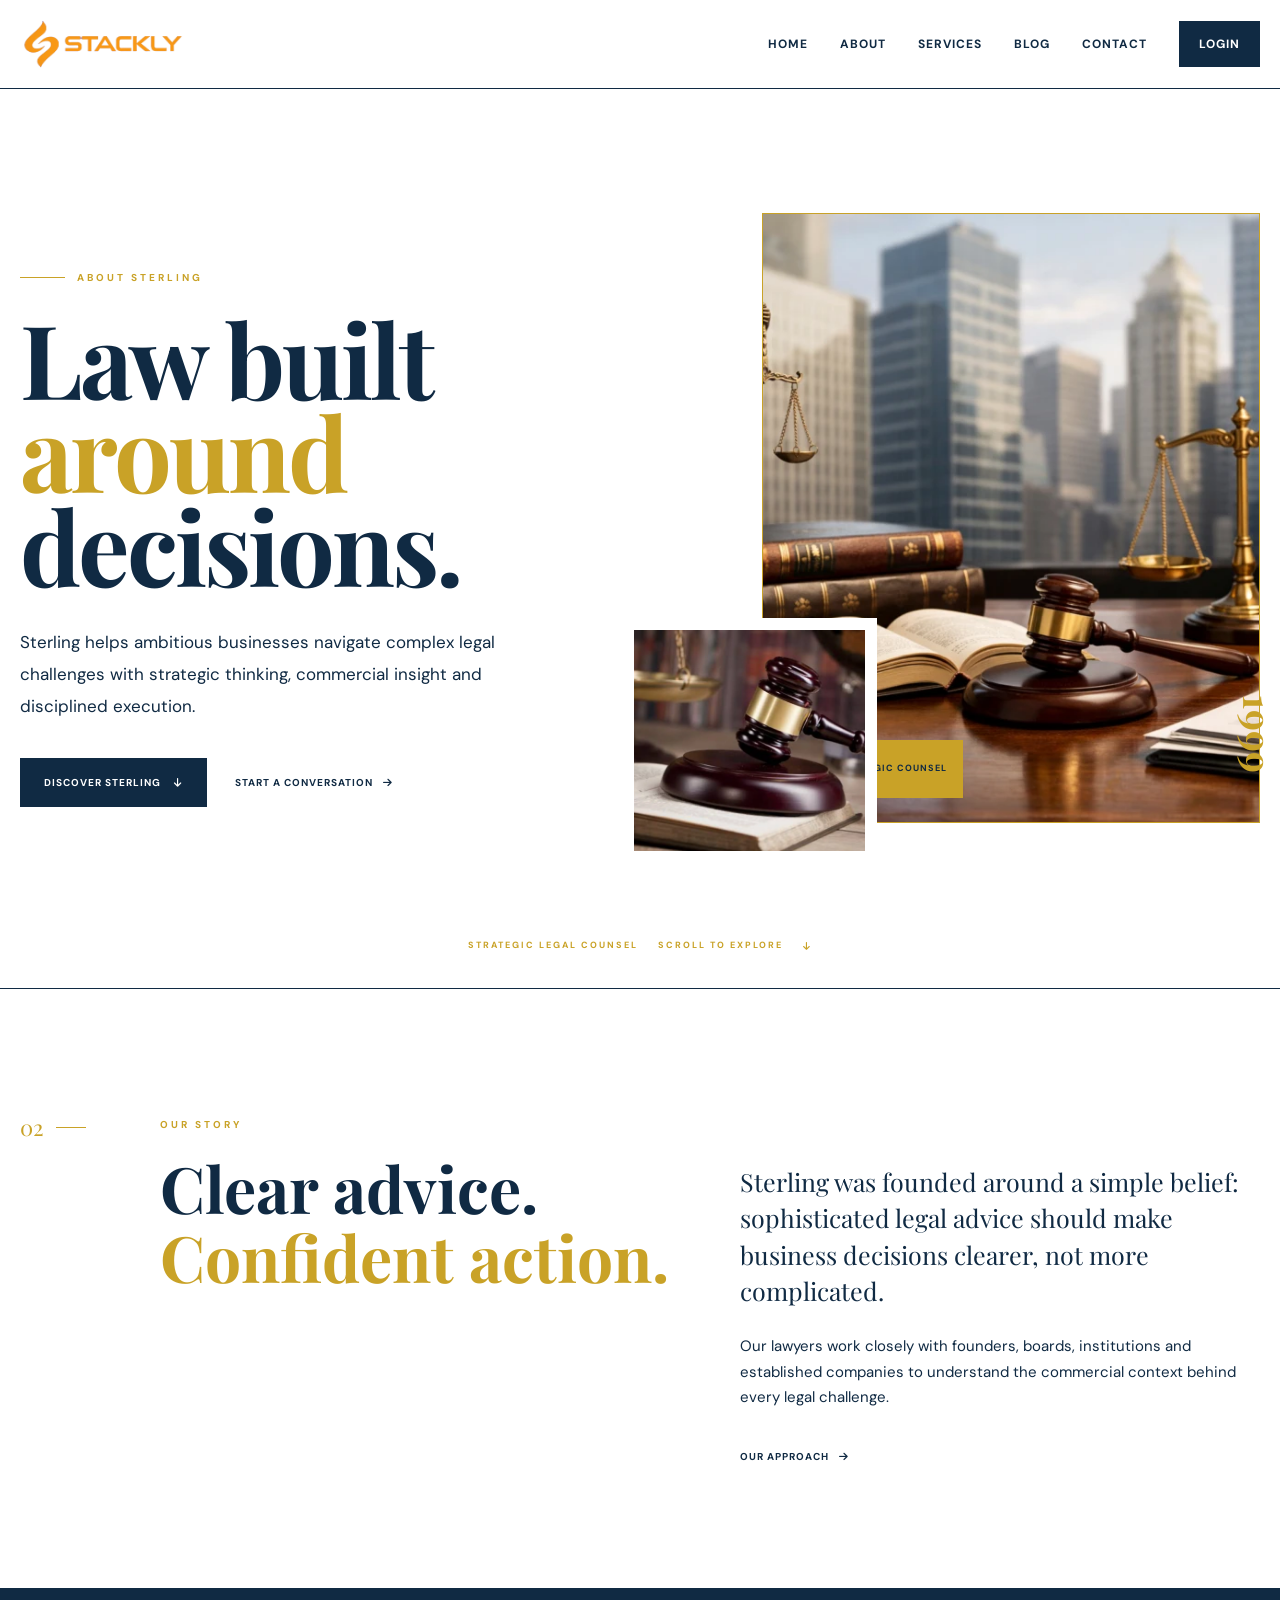
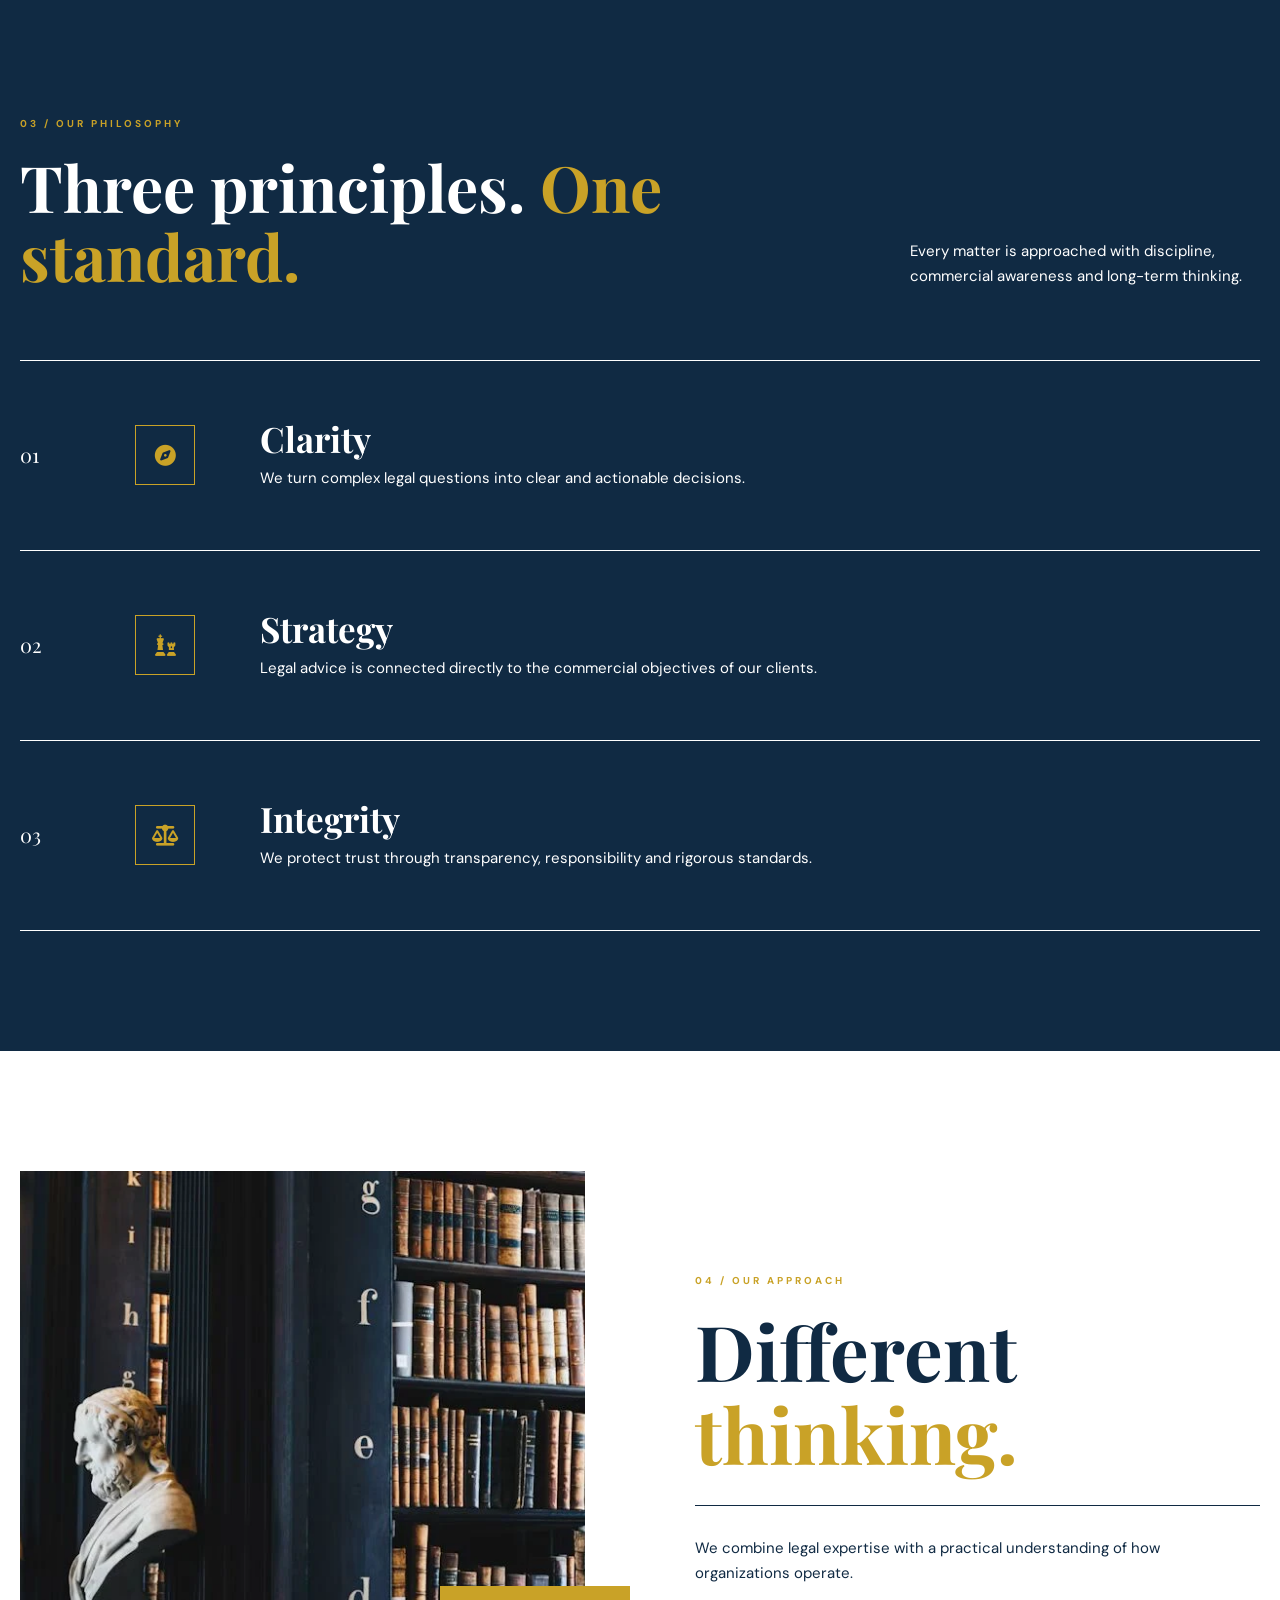
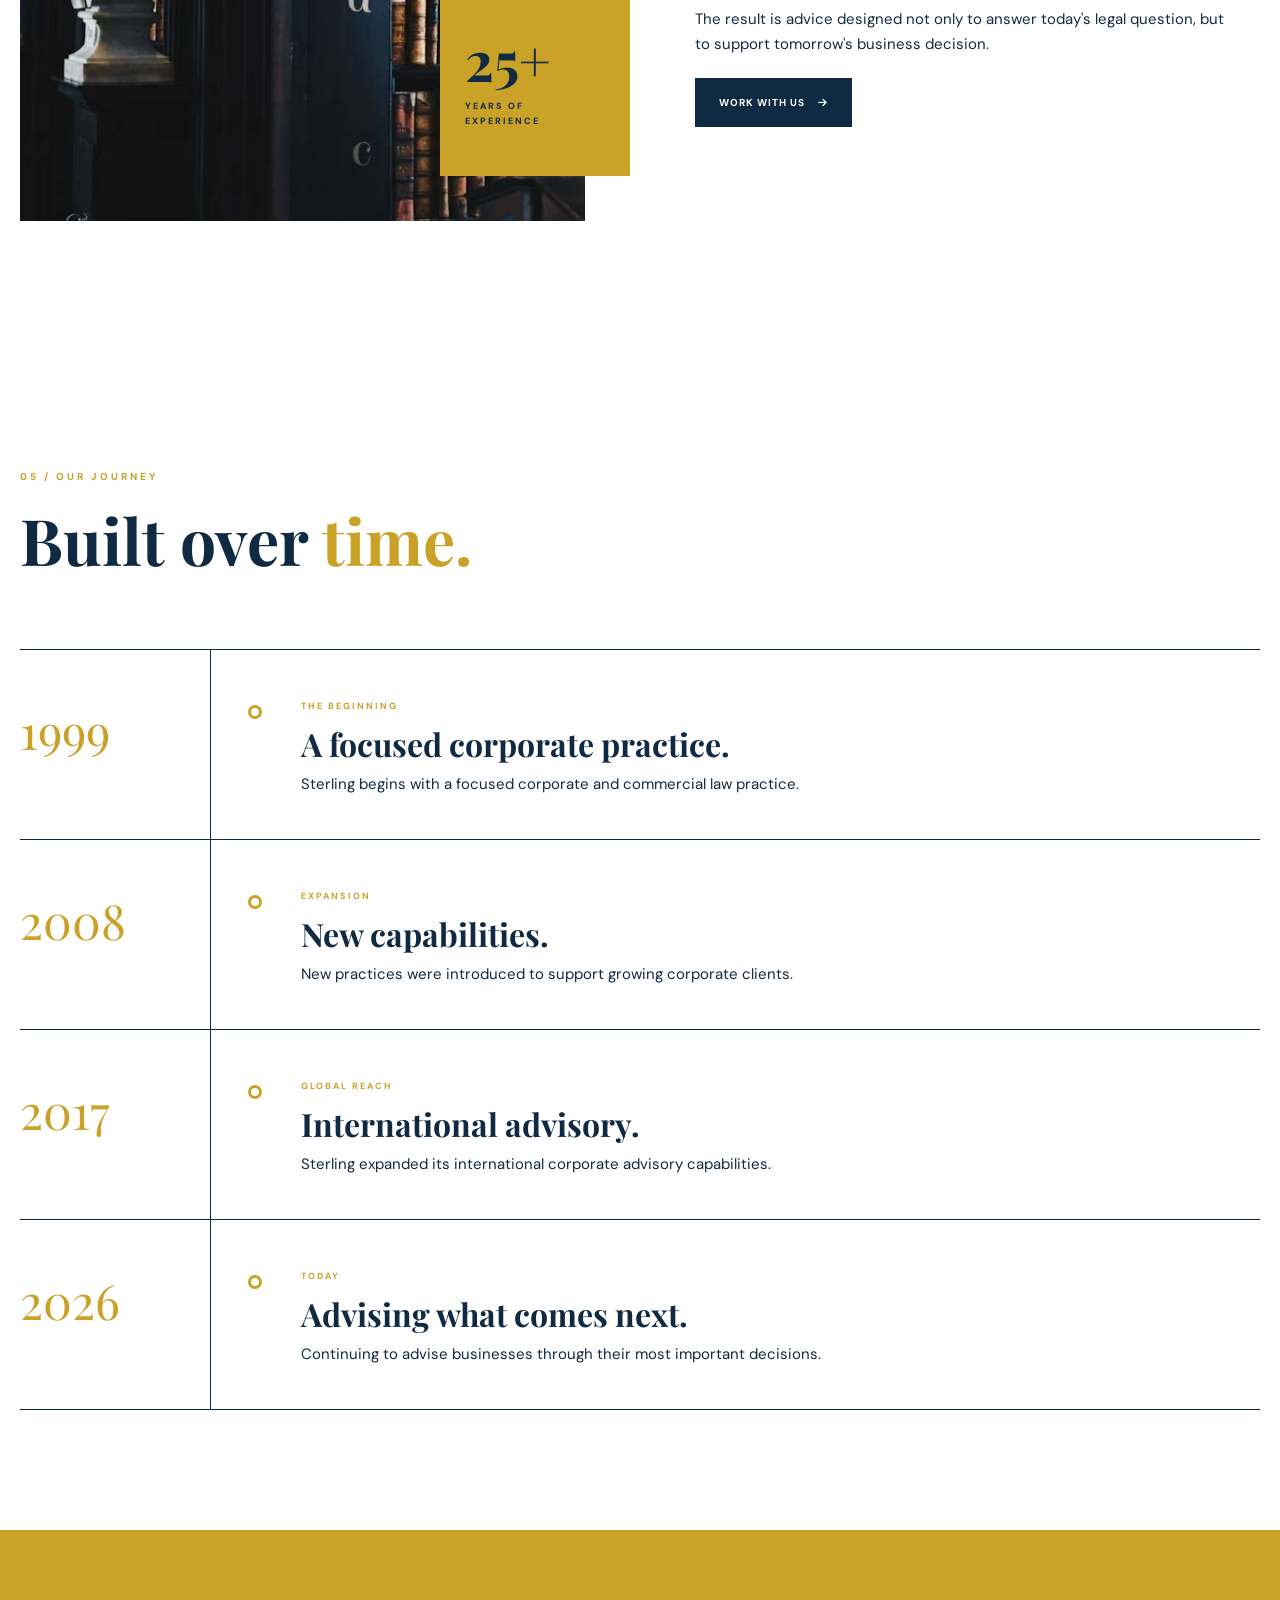
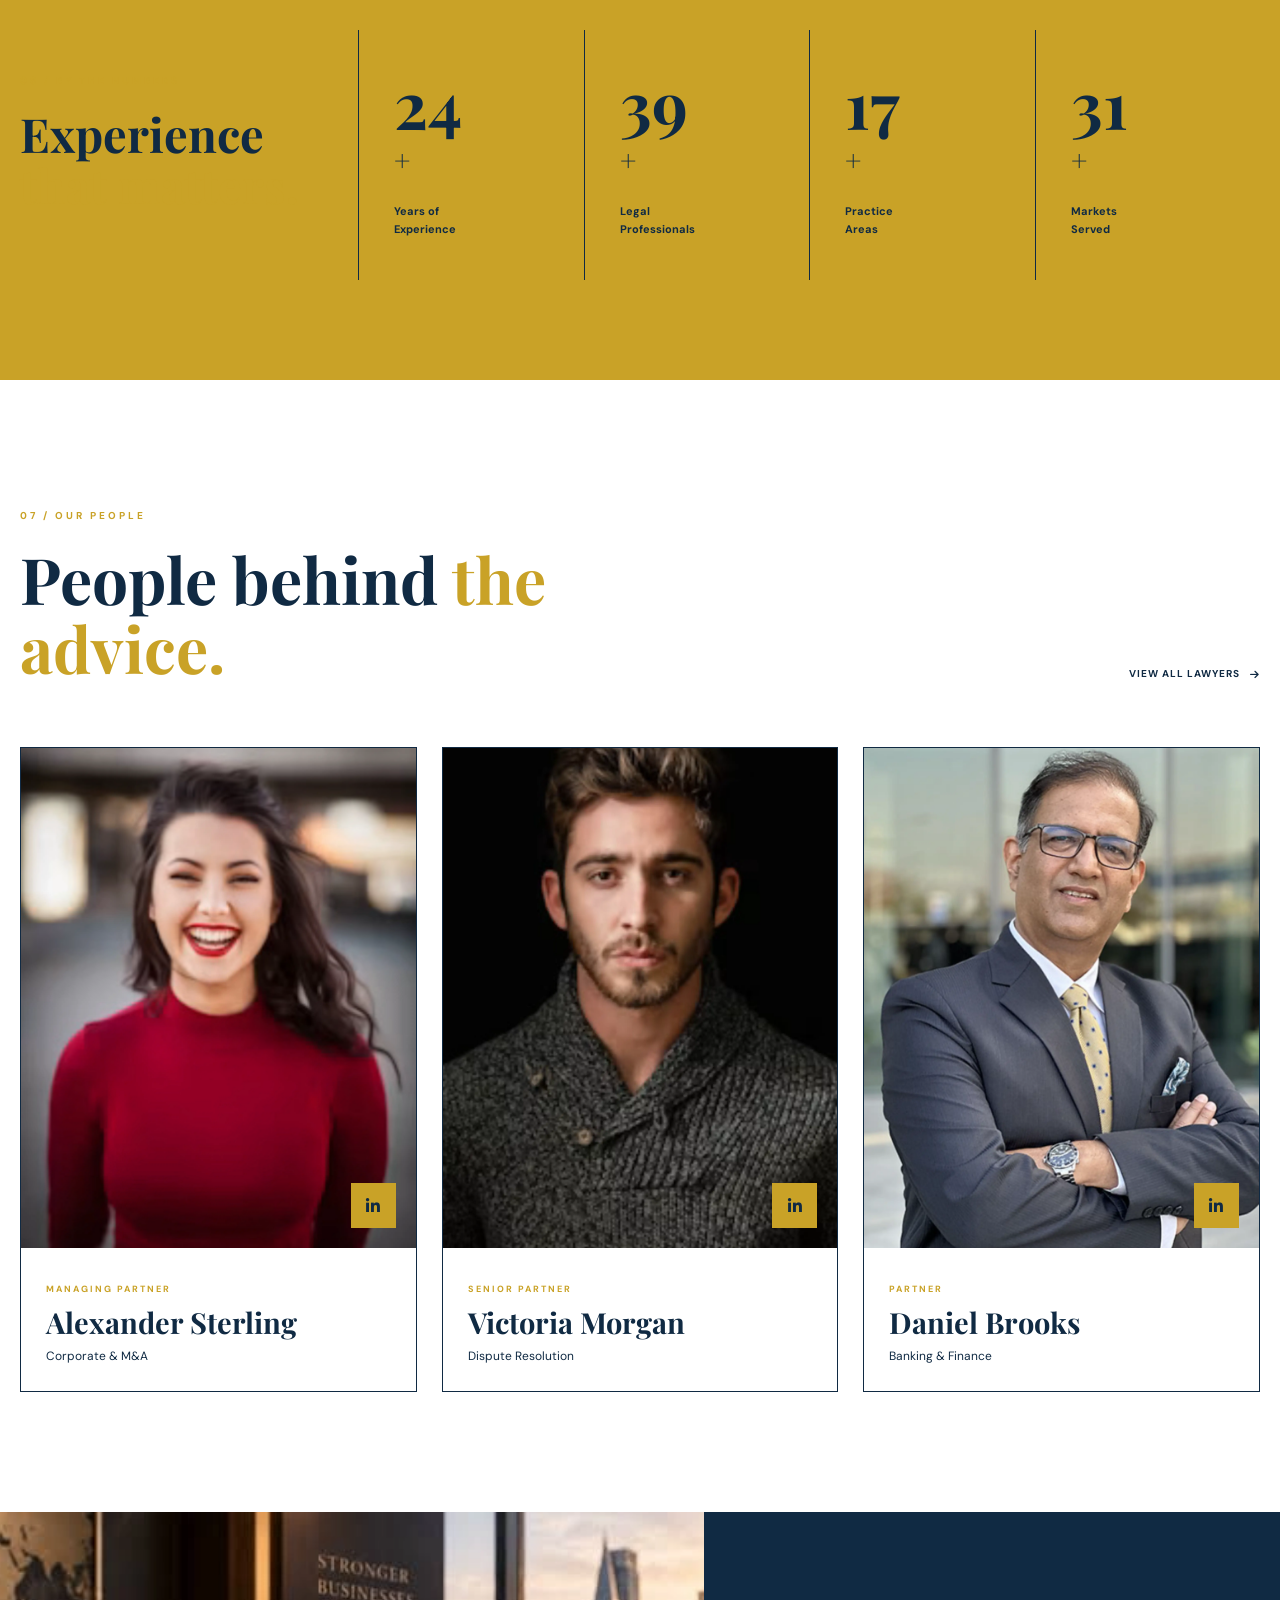
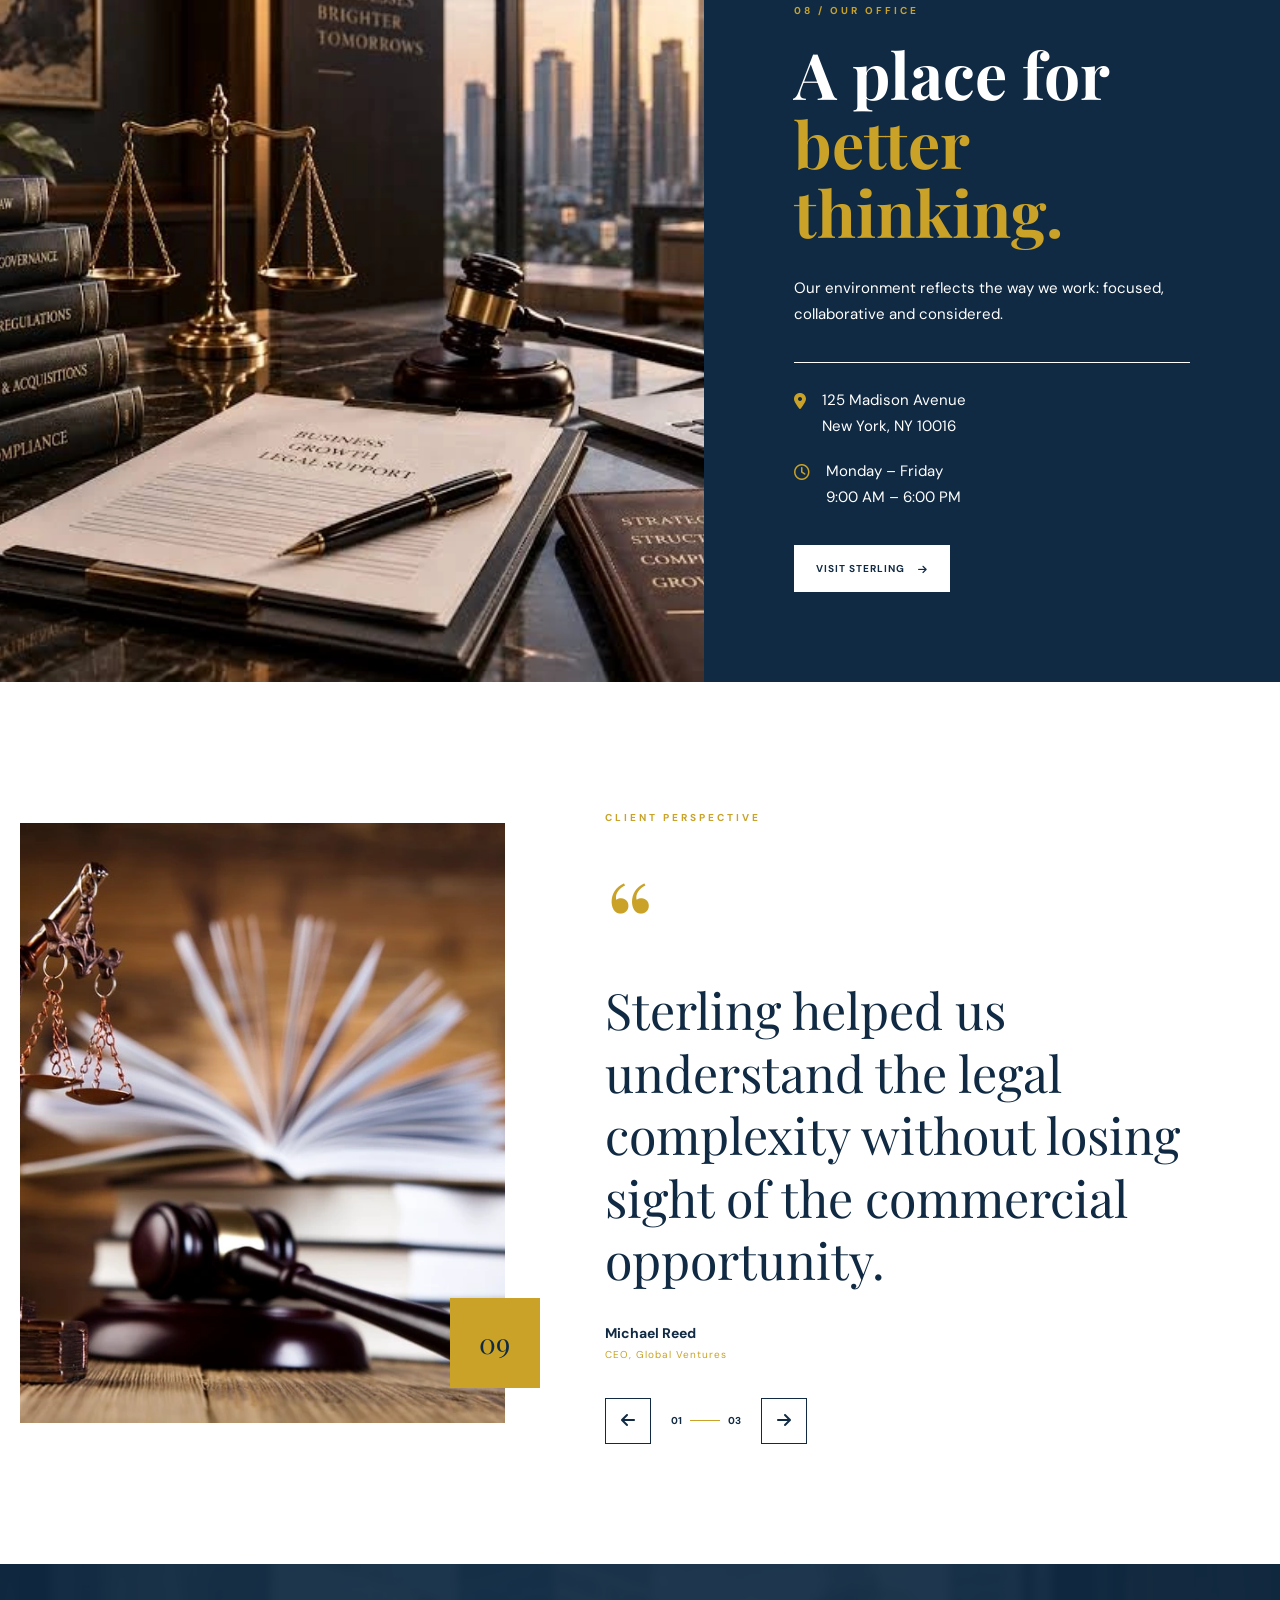
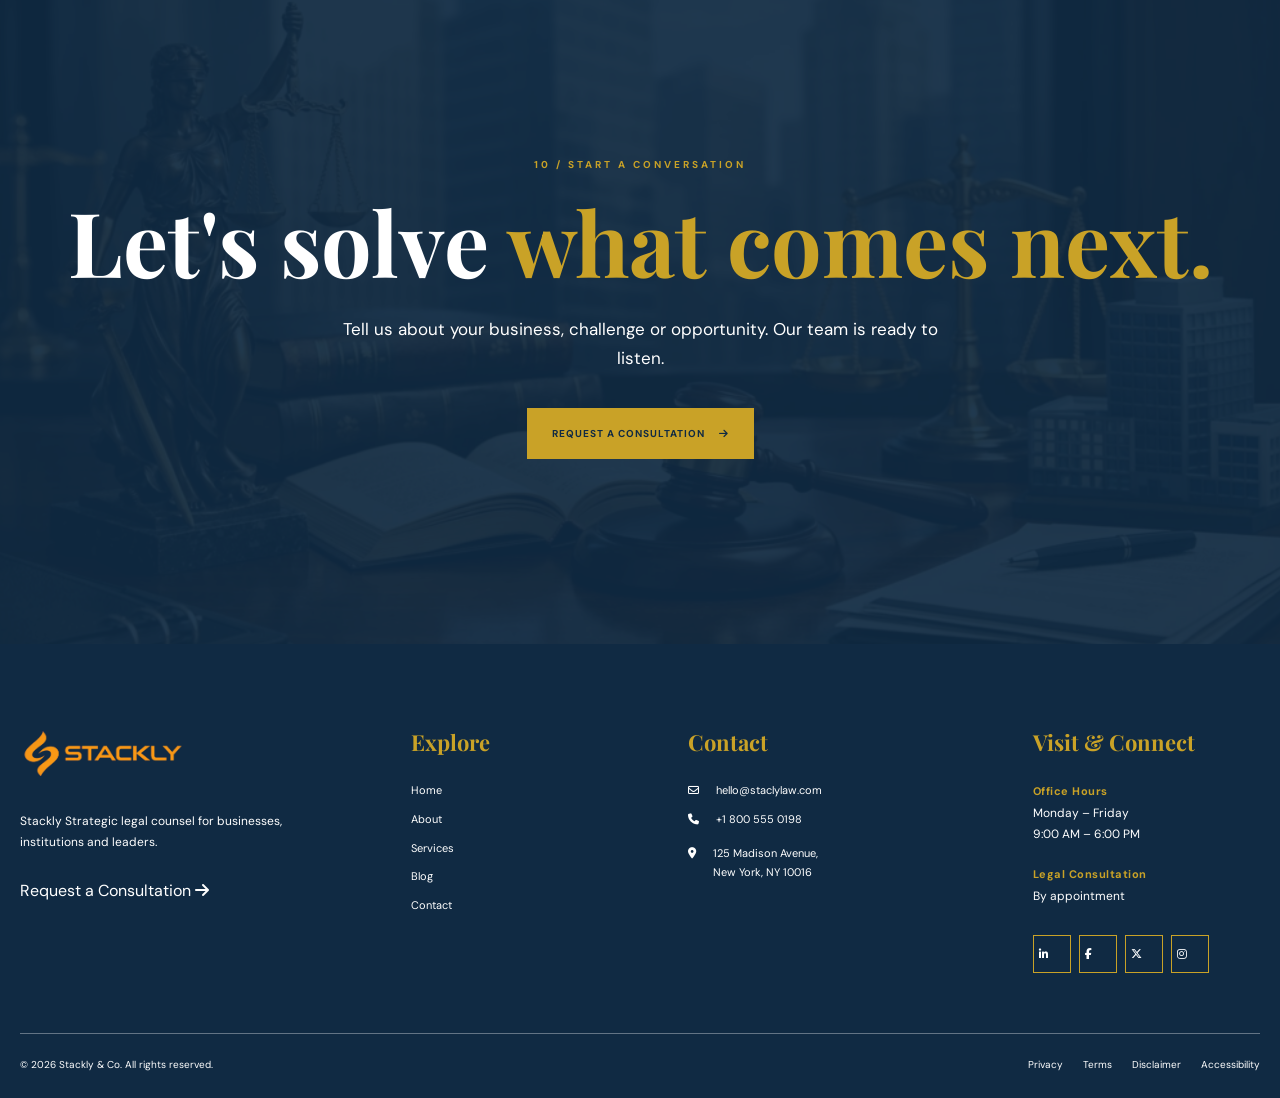
==== commit ee1063ca: "Add files via upload" ====
--- a/about.html
+++ b/about.html
@@ -277,10 +277,10 @@
                         clear and actionable decisions.
                     </p>
                 </div>
-
+<!-- 
               <a href="404.html" aria-label="Learn more">
     <i class="fa-solid fa-arrow-right row-arrow"></i>
-</a>
+</a> -->
 
             </article>
 
@@ -303,10 +303,10 @@
                         the commercial objectives of our clients.
                     </p>
                 </div>
-
+<!-- 
               <a href="404.html" aria-label="Learn more">
     <i class="fa-solid fa-arrow-right row-arrow"></i>
-</a>
+</a> -->
 
             </article>
 
@@ -330,9 +330,9 @@
                     </p>
                 </div>
 
-              <a href="404.html" aria-label="Learn more">
+              <!-- <a href="404.html" aria-label="Learn more">
     <i class="fa-solid fa-arrow-right row-arrow"></i>
-</a>
+</a> -->
             </article>
 
         </div>
